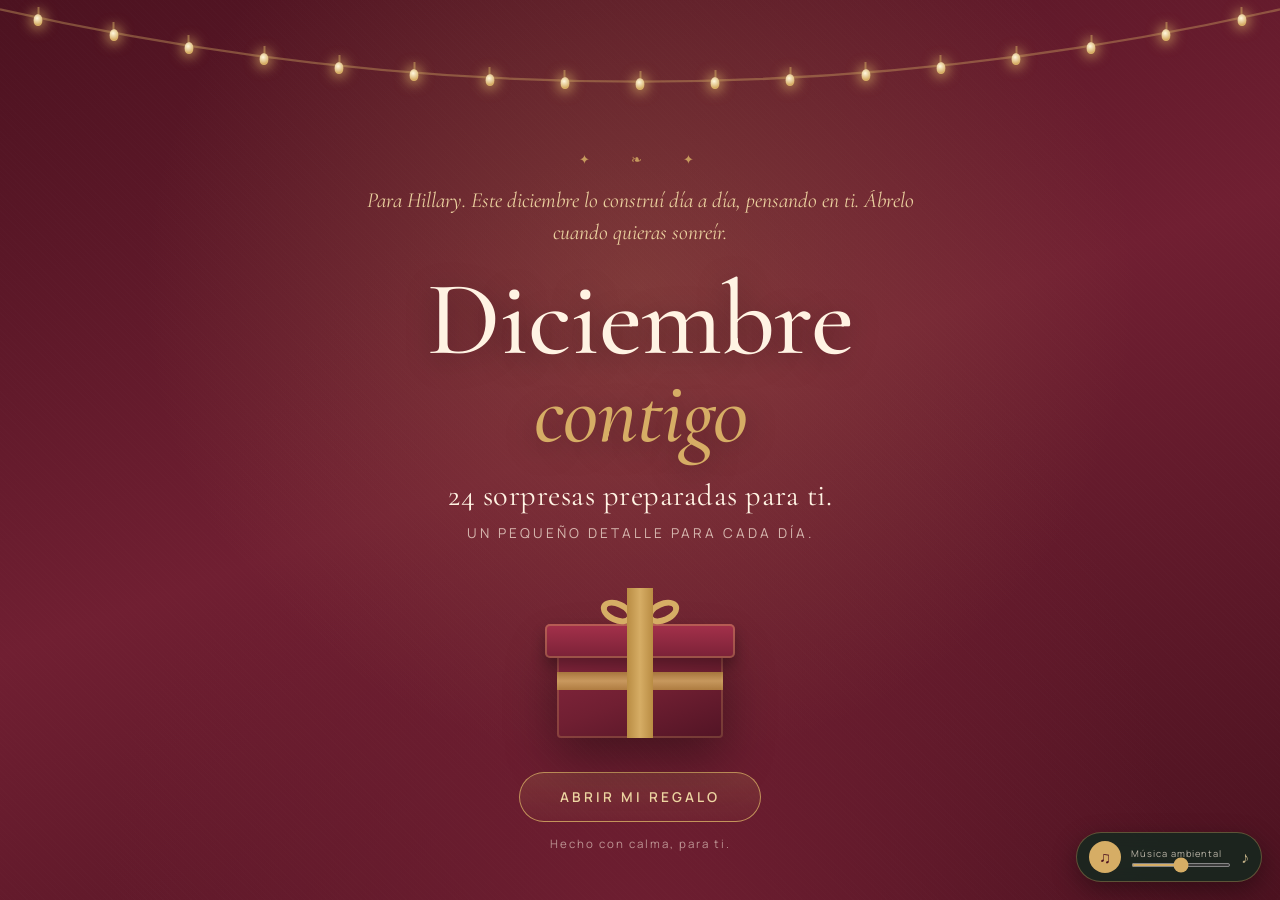
==== public/index.html @ 7a0b6b8b "Add files via upload" ====
<!DOCTYPE html>
<html lang="es">
<head>
<meta charset="UTF-8">
<meta name="viewport" content="width=device-width, initial-scale=1.0">
<title>Diciembre contigo · 24 sorpresas preparadas para ti</title>
<meta name="description" content="Un calendario de adviento virtual preparado para Hillary.">
<link rel="preconnect" href="https://fonts.googleapis.com">
<link rel="preconnect" href="https://fonts.gstatic.com" crossorigin>
<link href="https://fonts.googleapis.com/css2?family=Cormorant+Garamond:wght@400;500;600;700&family=Manrope:wght@300;400;500;600&display=swap" rel="stylesheet">
<link rel="stylesheet" href="styles.css">
</head>
<body>

<!-- Capas de ambiente globales -->
<div class="nieve" id="nieve" aria-hidden="true"></div>
<div class="estrellas" id="estrellas" aria-hidden="true"></div>
<div class="flash" id="flash" aria-hidden="true"></div>
<div class="particulas" id="particulas" aria-hidden="true"></div>

<!-- Música ambiental (elemento único, continúa entre pantallas) -->
<audio id="musica-ambiente" loop preload="none"></audio>

<!-- ==================== PORTADA ==================== -->
<section class="pantalla activa" id="pantalla-portada">
  <div class="portada-fondo" aria-hidden="true"></div>
  <div class="guirnalda" id="guirnalda" aria-hidden="true">
    <svg viewBox="0 0 1200 120" preserveAspectRatio="none"><path d="M0,8 Q600,132 1200,8" fill="none" stroke="rgba(214,173,101,.38)" stroke-width="2"/></svg>
    <div class="bombillas" id="bombillas"></div>
  </div>

  <div class="portada-contenido">
    <div class="adorno-superior" aria-hidden="true">✦ &nbsp; ❧ &nbsp; ✦</div>

    <p class="dedicatoria" id="dedicatoria"></p>

    <h1 class="titulo-principal">Diciembre <em>contigo</em></h1>
    <p class="subtitulo">24 sorpresas preparadas para ti.</p>
    <p class="frase">Un pequeño detalle para cada día.</p>

    <div class="caja" id="caja" aria-hidden="true">
      <div class="resplandor"></div>
      <div class="caja-tapa"><div class="lazo"><i></i><i></i><b></b></div></div>
      <div class="caja-cuerpo"></div>
      <div class="cinta-horizontal"></div>
      <div class="cinta-vertical"></div>
      <div class="estrellitas-caja" id="estrellitas-caja"></div>
    </div>

    <button class="btn-principal" id="btn-abrir">ABRIR MI REGALO</button>
    <p class="pista-btn" id="pista-btn">Hecho con calma, para ti.</p>
  </div>
</section>

<!-- ==================== CALENDARIO ==================== -->
<section class="pantalla" id="pantalla-calendario">
  <header class="cabecera">
    <div class="adorno-superior" aria-hidden="true">✦ &nbsp; ❧ &nbsp; ✦</div>
    <h2>Diciembre <em>contigo</em></h2>
    <p>24 sorpresas preparadas para ti.</p>
  </header>

  <div class="progreso-panel">
    <div class="arbol-contenedor">
      <svg class="arbol" viewBox="0 0 200 235" aria-hidden="true">
        <rect x="91" y="196" width="18" height="30" rx="3" fill="#49362F"/>
        <polygon points="100,12 70,82 130,82" fill="#244a3c"/>
        <polygon points="100,52 58,132 142,132" fill="#2c5746"/>
        <polygon points="100,96 44,184 156,184" fill="#35624e"/>
        <polygon points="100,12 70,82 100,82" fill="#2c5746" opacity=".55"/>
        <polygon points="100,52 58,132 100,132" fill="#35624e" opacity=".45"/>
        <g class="arbol-estrella" transform="translate(100,14)">
          <path d="M0,-13 L3.6,-4 L13,-4 L5.5,2 L8.5,11 L0,5.5 L-8.5,11 L-5.5,2 L-13,-4 L-3.6,-4 Z" fill="#D6AD65"/>
        </g>
        <g id="luces-arbol"></g>
      </svg>
      <div class="leyenda-arbol" id="leyenda-arbol">0 luces encendidas</div>
    </div>

    <div class="barra-panel">
      <div class="barra-titulo">Tu progreso</div>
      <div class="barra-numeros">
        <span id="progreso-texto">0 de 24 sorpresas descubiertas</span>
        <span id="progreso-porcentaje">0 %</span>
      </div>
      <div class="barra"><span id="progreso-barra"></span></div>
      <p class="barra-nota" id="barra-nota">Cada día enciende una luz del árbol.</p>
      <div class="estado-fecha" id="estado-fecha"></div>
    </div>
  </div>

  <div class="puertas" id="puertas"></div>

  <footer class="pie-calendario">
    <span>✦</span>
    <button class="btn-texto" id="btn-reiniciar">Reiniciar mi progreso</button>
    <span>✦</span>
  </footer>
</section>

<!-- ==================== SORPRESA ==================== -->
<section class="pantalla" id="pantalla-sorpresa">
  <nav class="barra-sorpresa">
    <button class="btn-volver" id="btn-volver">← Volver al calendario</button>
    <div class="indicador-dia" id="indicador-dia">Día 1 de 24</div>
    <div class="nav-dias">
      <button class="btn-nav" id="btn-anterior" title="Día anterior">‹</button>
      <button class="btn-nav" id="btn-siguiente" title="Día siguiente">›</button>
    </div>
  </nav>
  <div class="sorpresa-contenedor" id="sorpresa-contenedor"></div>
</section>

<!-- Control flotante de música (visible en todas las pantallas) -->
<div class="widget-musica" id="widget-musica">
  <button class="musica-btn" id="musica-toggle" title="Reproducir / pausar música">♫</button>
  <div class="musica-info">
    <span class="musica-label">Música ambiental</span>
    <input type="range" id="musica-volumen" min="0" max="100" value="50" aria-label="Volumen">
  </div>
  <button class="musica-mute" id="musica-mute" title="Silenciar">♪</button>
</div>

<script src="contenido.js"></script>
<script src="app.js"></script>
</body>
</html>
---- public/styles.css ----
/* ============================================================
   DICIEMBRE CONTIGO — estilos
   Paleta: burdeos #701F32 · oro #D6AD65 · crema #FFF3E3
           verde #203B32 · marrón #49362F
   ============================================================ */

:root{
  --burdeos:#701F32;
  --burdeos-osc:#4C1220;
  --oro:#D6AD65;
  --oro-claro:#F0D8A4;
  --crema:#FFF3E3;
  --verde:#203B32;
  --verde-claro:#2E5546;
  --marron:#49362F;
  --sombra:0 18px 50px rgba(0,0,0,.38);
  --serif:'Cormorant Garamond',Georgia,serif;
  --sans:'Manrope','Segoe UI',sans-serif;
}

*{box-sizing:border-box;margin:0;padding:0}

html{scroll-behavior:smooth}

body{
  font-family:var(--sans);
  background:radial-gradient(ellipse at 50% 0%,#2b4a3d 0%,var(--verde) 45%,#14281f 100%);
  color:var(--crema);
  min-height:100vh;
  overflow:hidden;
}

button{font-family:inherit;color:inherit;cursor:pointer}
button:focus-visible,input:focus-visible{outline:2px solid var(--oro);outline-offset:3px}

/* ---------- Capas globales ---------- */
.nieve,.estrellas,.particulas,.flash{position:fixed;inset:0;pointer-events:none}
.nieve{z-index:60}.estrellas{z-index:1}.particulas{z-index:90}
.flash{z-index:80;background:radial-gradient(circle,#fff5d8 0%,rgba(214,173,101,.55) 40%,transparent 72%);opacity:0;transition:opacity .55s ease}
.flash.activo{opacity:1}

.copo{position:absolute;top:-12vh;border-radius:50%;background:#fff;filter:blur(.4px);animation:caer linear infinite}
@keyframes caer{
  0%{transform:translate3d(0,-12vh,0) rotate(0deg);opacity:0}
  10%{opacity:.75}
  90%{opacity:.55}
  100%{transform:translate3d(var(--der),112vh,0) rotate(220deg);opacity:0}
}
.estrella{position:absolute;width:2px;height:2px;border-radius:50%;background:var(--oro-claro);animation:destellar 3s infinite alternate}
@keyframes destellar{0%{opacity:.1;transform:scale(.7)}100%{opacity:.85;transform:scale(1.3)}}

.particula{position:absolute;width:6px;height:6px;border-radius:50%;background:var(--oro-claro);box-shadow:0 0 10px 3px rgba(214,173,101,.7);animation:volar 1.1s ease-out forwards}
@keyframes volar{0%{transform:translate(0,0) scale(.4);opacity:1}100%{transform:translate(var(--dx),var(--dy)) scale(0);opacity:0}}

/* ---------- Pantallas ---------- */
.pantalla{
  position:fixed;inset:0;overflow-y:auto;overflow-x:hidden;
  opacity:0;visibility:hidden;transform:scale(1.015);
  transition:opacity .75s ease,transform .9s ease,visibility .75s;
  z-index:5;
}
.pantalla.activa{opacity:1;visibility:visible;transform:none;pointer-events:auto;z-index:10}

/* ============================================================
   PORTADA
   ============================================================ */
#pantalla-portada{background:var(--burdeos-osc)}
.portada-fondo{
  position:absolute;inset:0;
  background:
    radial-gradient(ellipse at 50% 32%,rgba(214,173,101,.20) 0%,transparent 55%),
    radial-gradient(ellipse at 50% 110%,rgba(112,31,50,.95) 0%,transparent 60%),
    linear-gradient(160deg,#4C1220 0%,#701F32 48%,#4C1220 100%);
}
.portada-fondo::after{
  content:'';position:absolute;inset:0;opacity:.14;
  background-image:repeating-linear-gradient(45deg,transparent 0 3px,rgba(255,255,255,.05) 3px 4px);
}
.guirnalda{position:absolute;top:0;left:0;right:0;height:140px;z-index:2}
.guirnalda svg{position:absolute;top:0;left:0;width:100%;height:100%;overflow:visible}
.bombillas{position:absolute;inset:0}
.bombilla{
  position:absolute;width:9px;height:12px;border-radius:50% 50% 45% 45%;
  transform:translate(-50%,-4px);
  background:radial-gradient(circle at 40% 35%,#fff8dd,var(--oro) 70%);
  box-shadow:0 0 12px 4px rgba(214,173,101,.6);
  animation:brillo 2.1s infinite alternate;
}
.bombilla::before{content:'';position:absolute;left:3.5px;top:-7px;width:2px;height:7px;background:rgba(214,173,101,.5)}
@keyframes brillo{0%{opacity:.45;box-shadow:0 0 6px 2px rgba(214,173,101,.35)}100%{opacity:1;box-shadow:0 0 16px 6px rgba(214,173,101,.7)}}

.portada-contenido{
  position:relative;z-index:3;min-height:100%;
  display:flex;flex-direction:column;align-items:center;justify-content:center;
  text-align:center;padding:150px 20px 90px;
}
.adorno-superior{color:var(--oro);letter-spacing:8px;font-size:.8rem;opacity:.85;margin-bottom:16px}

.dedicatoria{
  font-family:var(--serif);font-size:clamp(1rem,2.4vw,1.35rem);
  font-style:italic;color:var(--oro-claro);max-width:560px;line-height:1.5;
  margin-bottom:20px;opacity:.95;
}
.titulo-principal{
  font-family:var(--serif);font-weight:500;
  font-size:clamp(3rem,10vw,6.6rem);line-height:.95;letter-spacing:-1px;
  text-shadow:0 6px 30px rgba(0,0,0,.35);
}
.titulo-principal em{display:block;font-style:italic;color:var(--oro);font-size:.82em;margin-top:4px}
.subtitulo{font-family:var(--serif);font-size:clamp(1.2rem,3.2vw,1.9rem);margin-top:22px;letter-spacing:.5px}
.frase{font-size:.85rem;letter-spacing:3px;text-transform:uppercase;opacity:.7;margin-top:10px}

/* Caja de regalo */
.caja{position:relative;width:190px;height:150px;margin:46px 0 34px;transition:transform .9s ease}
.caja.abriendo{transform:translateY(-14px) scale(1.05)}
.resplandor{
  position:absolute;left:50%;top:38%;width:180px;height:120px;
  transform:translate(-50%,-50%) scale(.4);border-radius:50%;
  background:radial-gradient(circle,#fff6d5,rgba(214,173,101,.7) 45%,transparent 72%);
  opacity:0;transition:opacity .7s ease .45s,transform .9s ease .45s;filter:blur(2px);
}
.caja.abriendo .resplandor{opacity:1;transform:translate(-50%,-50%) scale(1.6)}
.caja-cuerpo{
  position:absolute;bottom:0;left:12px;right:12px;height:100px;border-radius:4px;
  background:linear-gradient(160deg,#8a2740,var(--burdeos) 55%,#521425);
  box-shadow:inset 0 0 0 2px rgba(214,173,101,.25),var(--sombra);
}
.caja-tapa{
  position:absolute;top:36px;left:0;right:0;height:34px;border-radius:5px;
  background:linear-gradient(180deg,#a5314b,#7a2137);
  box-shadow:inset 0 0 0 2px rgba(214,173,101,.35),0 8px 14px rgba(0,0,0,.3);
  transform-origin:50% 100%;
  transition:transform 1s cubic-bezier(.2,.8,.2,1) .35s,opacity .8s ease .8s;
  z-index:4;
}
.caja.abriendo .caja-tapa{transform:translate(-26px,-74px) rotate(-16deg)}
.cinta-vertical{position:absolute;bottom:0;left:calc(50% - 13px);width:26px;height:150px;background:linear-gradient(90deg,#b98c43,var(--oro),#b98c43);z-index:5;transition:opacity .45s ease,transform .6s ease}
.cinta-horizontal{position:absolute;bottom:48px;left:12px;right:12px;height:18px;background:linear-gradient(180deg,#b98c43,var(--oro),#b98c43);z-index:3;opacity:.85}
.caja.abriendo .cinta-vertical{opacity:0;transform:scaleY(.2) translateY(-20px)}
.caja.abriendo .cinta-horizontal{opacity:.25}
.lazo{position:absolute;left:50%;top:-15px;transform:translateX(-50%);z-index:6;transition:opacity .4s ease,transform .6s ease}
.lazo i{position:absolute;top:-8px;width:34px;height:22px;border:6px solid var(--oro);border-radius:50%;background:transparent}
.lazo i:first-child{left:-32px;transform:rotate(24deg)}
.lazo i:nth-child(2){right:-32px;transform:rotate(-24deg)}
.lazo b{display:block;width:16px;height:14px;border-radius:50%;background:var(--oro-claro);margin:0 auto;box-shadow:0 0 8px rgba(214,173,101,.6)}
.caja.abriendo .lazo{opacity:0;transform:translateX(-50%) translateY(-30px) scale(.6)}
.estrellitas-caja{position:absolute;inset:-60px;pointer-events:none}

.btn-principal{
  border:1px solid rgba(214,173,101,.8);
  background:linear-gradient(180deg,rgba(214,173,101,.16),rgba(214,173,101,.04));
  color:var(--oro-claro);padding:15px 40px;border-radius:40px;
  font-size:.85rem;letter-spacing:3px;font-weight:600;
  transition:all .35s ease;box-shadow:0 0 0 rgba(214,173,101,0);
}
.btn-principal:hover{background:var(--oro);color:var(--burdeos-osc);box-shadow:0 0 30px rgba(214,173,101,.45);transform:translateY(-2px)}
.btn-principal:disabled{opacity:.45;cursor:default;transform:none}
.pista-btn{margin-top:14px;font-size:.72rem;letter-spacing:2px;opacity:.55}

/* ============================================================
   CALENDARIO
   ============================================================ */
#pantalla-calendario{padding:40px 18px 60px}
.cabecera{text-align:center;margin-bottom:26px}
.cabecera h2{font-family:var(--serif);font-size:clamp(2.4rem,6vw,4rem);font-weight:500;line-height:1}
.cabecera h2 em{font-style:italic;color:var(--oro);display:block;font-size:.8em}
.cabecera p{font-family:var(--serif);font-size:1.1rem;opacity:.75;margin-top:8px;font-style:italic}

.progreso-panel{
  max-width:900px;margin:0 auto 30px;
  display:flex;align-items:center;gap:30px;
  padding:18px 26px;border-radius:18px;
  background:linear-gradient(135deg,rgba(255,243,227,.06),rgba(214,173,101,.05));
  border:1px solid rgba(214,173,101,.2);
  box-shadow:var(--sombra);
}
.arbol-contenedor{display:flex;flex-direction:column;align-items:center;min-width:150px}
.arbol{width:130px;height:152px;overflow:visible}
.luz-arbol{transition:opacity .5s ease,filter .5s ease;opacity:.13}
.luz-arbol.encendida{opacity:1;filter:drop-shadow(0 0 5px #ffd97a)}
.arbol-estrella{transition:filter .6s ease,transform .6s ease;transform-origin:100px 14px}
.arbol.completo .arbol-estrella{animation:estrellon 1.8s infinite alternate}
@keyframes estrellon{from{filter:drop-shadow(0 0 3px var(--oro));transform:scale(1)}to{filter:drop-shadow(0 0 16px var(--oro-claro));transform:scale(1.22)}}
.arbol.completo .luz-arbol{animation:parpadeo 1.4s infinite alternate}
@keyframes parpadeo{from{opacity:.65}to{opacity:1}}
.leyenda-arbol{font-size:.68rem;letter-spacing:1px;opacity:.65;margin-top:4px}

.barra-panel{flex:1}
.barra-titulo{font-family:var(--serif);font-size:1.5rem;color:var(--oro-claro)}
.barra-numeros{display:flex;justify-content:space-between;gap:10px;font-size:.82rem;margin:8px 0 10px;opacity:.9;flex-wrap:wrap}
.barra-numeros span:last-child{color:var(--oro);font-weight:600}
.barra{height:10px;border-radius:10px;background:rgba(255,255,255,.09);overflow:hidden;border:1px solid rgba(214,173,101,.18)}
.barra span{display:block;height:100%;width:0;border-radius:10px;background:linear-gradient(90deg,var(--oro),var(--oro-claro));box-shadow:0 0 12px rgba(214,173,101,.6);transition:width .8s cubic-bezier(.2,.8,.2,1)}
.barra-nota{font-size:.7rem;opacity:.5;margin-top:8px}
.estado-fecha{font-size:.72rem;color:var(--oro);margin-top:6px;min-height:16px}

.puertas{
  max-width:1000px;margin:0 auto;
  display:grid;grid-template-columns:repeat(4,1fr);gap:18px;
}
@media(max-width:760px){.puertas{grid-template-columns:repeat(3,1fr);gap:12px}}
@media(max-width:460px){.puertas{grid-template-columns:repeat(2,1fr);gap:10px}.progreso-panel{flex-direction:column;gap:14px}}

.puerta{
  position:relative;aspect-ratio:1/1;border:none;background:none;padding:0;
  perspective:700px;transition:transform .35s ease;
}
.puerta:hover:not(.bloqueada){transform:translateY(-5px)}
.puerta:focus-visible{outline:2px solid var(--oro);outline-offset:4px;border-radius:12px}

.puerta .forma{
  position:absolute;inset:0;border-radius:12px;
  display:flex;flex-direction:column;align-items:center;justify-content:center;
  transition:all .4s ease;overflow:hidden;
}
.numero{font-family:var(--serif);font-size:2.2rem;font-weight:600;color:var(--oro);line-height:1}
.etiqueta{font-size:.55rem;letter-spacing:2px;text-transform:uppercase;opacity:.65;margin-top:6px}
.icono-forma{position:absolute;top:9px;right:11px;font-size:.85rem;color:var(--oro);opacity:.75}
.candado{position:absolute;bottom:9px;font-size:.8rem;opacity:.7}

/* Formas mixtas */
.forma-sobre{background:linear-gradient(155deg,#fff8ec,#efd9b8);border:1px solid rgba(214,173,101,.55);box-shadow:var(--sombra)}
.forma-sobre::before{content:'';position:absolute;left:0;right:0;top:0;height:48%;background:linear-gradient(160deg,#fffdf7,#f1dcbc);clip-path:polygon(0 0,100% 0,50% 100%);border-bottom:1px solid rgba(214,173,101,.35)}
.forma-sobre .numero,.forma-sobre .etiqueta{position:relative;z-index:1;margin-top:28%}
.forma-caja{background:linear-gradient(150deg,#8a2740,var(--burdeos) 60%,#531425);border:1px solid rgba(214,173,101,.5);box-shadow:var(--sombra)}
.forma-caja::after{content:'';position:absolute;inset:0;background:linear-gradient(90deg,transparent 44%,rgba(214,173,101,.55) 44% 56%,transparent 56%),linear-gradient(0deg,transparent 42%,rgba(214,173,101,.4) 42% 58%,transparent 58%);opacity:.8}
.forma-caja .numero,.forma-caja .etiqueta{position:relative;z-index:1}
.forma-ventana{background:linear-gradient(150deg,#2c5746,var(--verde));border:3px double rgba(214,173,101,.6);box-shadow:var(--sombra),inset 0 0 22px rgba(0,0,0,.25)}
.forma-ventana::before{content:'';position:absolute;left:50%;top:0;bottom:0;width:2px;background:rgba(214,173,101,.4)}
.forma-ventana::after{content:'';position:absolute;left:0;right:0;top:50%;height:2px;background:rgba(214,173,101,.4)}
.forma-paquete{background:linear-gradient(150deg,#f7e6c9,#e6c99c);border:1px solid #c9a472;box-shadow:var(--sombra)}
.forma-paquete::after{content:'';position:absolute;inset:0;background:linear-gradient(90deg,transparent 45%,rgba(112,31,50,.55) 45% 55%,transparent 55%),linear-gradient(0deg,transparent 45%,rgba(112,31,50,.4) 45% 55%,transparent 55%)}
.forma-paquete .numero{color:var(--burdeos);position:relative;z-index:1}
.forma-paquete .etiqueta{color:#6b4a2f;position:relative;z-index:1}
.forma-adorno{background:radial-gradient(circle at 50% 40%,rgba(214,173,101,.18),transparent 68%),linear-gradient(150deg,#2a4b3e,#1b3329);border:1px dashed rgba(214,173,101,.55);box-shadow:var(--sombra)}
.forma-adorno .numero{font-size:2.6rem}

.puerta.bloqueada{opacity:.42;filter:grayscale(.45);cursor:not-allowed}
.puerta.bloqueada .numero{color:#cdbfa6}
.puerta.disponible .forma{box-shadow:0 0 0 2px rgba(214,173,101,.6),0 0 28px rgba(214,173,101,.4),var(--sombra);animation:respirar 2.6s infinite alternate}
@keyframes respirar{from{box-shadow:0 0 0 1px rgba(214,173,101,.35),0 0 14px rgba(214,173,101,.22),var(--sombra)}to{box-shadow:0 0 0 2px rgba(214,173,101,.75),0 0 34px rgba(214,173,101,.5),var(--sombra)}}
.hoy-marca{position:absolute;bottom:6px;left:50%;transform:translateX(-50%);font-size:.5rem;letter-spacing:2px;color:var(--oro-claro);z-index:6;background:rgba(76,18,32,.8);padding:2px 8px;border-radius:8px;white-space:nowrap}
.puerta.descubierta .forma{filter:saturate(.9)}
.puerta.descubierta .candado{display:none}
.puerta.descubierta::after{content:'✓';position:absolute;bottom:6px;left:50%;transform:translateX(-50%);color:var(--oro);font-size:.85rem;z-index:4}

.puerta.abriendo .forma{animation:abrirPuerta .85s cubic-bezier(.2,.8,.2,1) forwards}
@keyframes abrirPuerta{
  0%{transform:scale(1) rotateY(0);filter:brightness(1)}
  40%{transform:scale(1.12) rotateY(-14deg);filter:brightness(1.7)}
  100%{transform:scale(.6) rotateY(-70deg);opacity:0;filter:brightness(2)}
}

.pie-calendario{display:flex;align-items:center;justify-content:center;gap:16px;margin-top:34px;color:var(--oro);font-size:.8rem;opacity:.75}
.btn-texto{background:none;border:none;border-bottom:1px solid rgba(214,173,101,.4);color:var(--crema);font-size:.75rem;padding:4px;opacity:.8}
.btn-texto:hover{color:var(--oro);opacity:1}

/* ============================================================
   SORPRESA
   ============================================================ */
#pantalla-sorpresa{padding:0 16px 70px}
.barra-sorpresa{
  position:sticky;top:0;z-index:20;
  max-width:900px;margin:0 auto;padding:18px 4px 14px;
  display:flex;align-items:center;justify-content:space-between;gap:10px;flex-wrap:wrap;
  background:linear-gradient(180deg,var(--verde) 60%,transparent);
}
.btn-volver{background:none;border:1px solid rgba(214,173,101,.4);border-radius:30px;padding:9px 16px;font-size:.75rem;color:var(--oro-claro);transition:.3s}
.btn-volver:hover{background:rgba(214,173,101,.15)}
.indicador-dia{font-family:var(--serif);font-size:1.3rem;color:var(--oro)}
.nav-dias{display:flex;gap:8px}
.btn-nav{width:38px;height:38px;border-radius:50%;border:1px solid rgba(214,173,101,.4);background:rgba(214,173,101,.06);font-size:1.4rem;line-height:1;transition:.3s}
.btn-nav:hover:not(:disabled){background:var(--oro);color:var(--burdeos-osc)}
.btn-nav:disabled{opacity:.25;cursor:not-allowed}

.sorpresa-contenedor{max-width:900px;margin:0 auto;animation:entrarSorpresa .8s cubic-bezier(.2,.8,.2,1) both}
@keyframes entrarSorpresa{from{opacity:0;transform:translateY(26px) scale(.97)}to{opacity:1;transform:none}}

.tarjeta-sorpresa{
  position:relative;border-radius:20px;padding:44px 40px;
  background:linear-gradient(150deg,rgba(255,243,227,.97),rgba(247,226,196,.95));
  color:var(--marron);box-shadow:var(--sombra);
  border:1px solid rgba(214,173,101,.5);
  overflow:hidden;
}
.tarjeta-sorpresa::before{content:'✦';position:absolute;top:16px;left:22px;color:var(--oro);font-size:1rem;opacity:.8}
.tarjeta-sorpresa::after{content:'✦';position:absolute;bottom:16px;right:22px;color:var(--oro);font-size:1rem;opacity:.8}
.etiqueta-dia{font-size:.65rem;letter-spacing:3px;text-transform:uppercase;color:var(--burdeos);opacity:.75;text-align:center}
.titulo-sorpresa{font-family:var(--serif);font-size:clamp(2rem,5vw,3.2rem);font-weight:600;color:var(--burdeos);text-align:center;line-height:1.05;margin:10px 0 6px}
.subtitulo-sorpresa{text-align:center;font-family:var(--serif);font-style:italic;font-size:1.15rem;color:#8a6035;margin-bottom:30px}
.cuerpo-sorpresa{max-width:680px;margin:0 auto;font-size:1rem;line-height:1.85;text-align:center}
.cuerpo-sorpresa p{margin-bottom:16px}
.firma{font-family:var(--serif);font-style:italic;font-size:1.3rem;color:var(--burdeos);margin-top:22px;text-align:right}

/* Carta */
.carta-hoja{background:linear-gradient(180deg,#fffdf8,#f6e7cd);border:1px solid rgba(214,173,101,.5);border-radius:10px;padding:32px 34px;position:relative;box-shadow:inset 0 0 30px rgba(214,173,101,.12)}
.carta-hoja::before{content:'';position:absolute;inset:10px;border:1px solid rgba(214,173,101,.3);border-radius:6px;pointer-events:none}
.linea-escritura{opacity:0;animation:escribir .9s ease forwards}
@keyframes escribir{from{opacity:0;transform:translateY(8px)}to{opacity:1;transform:none}}

/* Sobre con sello */
.sobre-misterioso{width:230px;height:150px;margin:0 auto 26px;background:linear-gradient(160deg,#fff8ec,#e9d0a8);border:1px solid #c9a472;border-radius:6px;position:relative;cursor:pointer;box-shadow:var(--sombra);transition:transform .5s ease}
.sobre-misterioso::before{content:'';position:absolute;inset:0;background:linear-gradient(160deg,#fffdf7,#f0dcbb);clip-path:polygon(0 0,100% 0,50% 78%);transition:transform .7s ease;transform-origin:top;z-index:2}
.sobre-misterioso .sello{position:absolute;left:50%;top:64px;transform:translateX(-50%);width:38px;height:38px;border-radius:50%;background:radial-gradient(circle at 35% 30%,#a5314b,var(--burdeos));box-shadow:0 2px 8px rgba(0,0,0,.3);z-index:3;display:flex;align-items:center;justify-content:center;color:var(--oro-claro);font-family:var(--serif);font-size:1.1rem}
.sobre-misterioso.abierto{transform:translateY(-8px)}
.sobre-misterioso.abierto::before{transform:rotateX(180deg)}
.sobre-misterioso.abierto .sello{opacity:.35}
.mensaje-secreto{max-width:620px;margin:18px auto 0;opacity:0;transform:translateY(12px);transition:opacity .7s ease .25s,transform .7s ease .25s}
.mensaje-secreto.visible{opacity:1;transform:none}

/* Polaroid */
.polaroid{background:#fffdf8;padding:14px 14px 46px;border-radius:3px;box-shadow:0 14px 34px rgba(0,0,0,.28);transform:rotate(-2deg);max-width:390px;margin:0 auto;position:relative}
.polaroid img,.placeholder-img{display:block;width:100%;height:300px;object-fit:cover;border-radius:2px;background:linear-gradient(135deg,#e8d6b8,#cdb08a)}
.placeholder-img{display:flex;align-items:center;justify-content:center;text-align:center;padding:20px;color:#6b4a2f;font-size:.82rem;letter-spacing:1px}
.polaroid .pie-foto{position:absolute;bottom:12px;left:0;right:0;text-align:center;font-family:var(--serif);font-style:italic;font-size:1.05rem;color:#5b4030}

/* Reproductores */
.reproductor{max-width:560px;margin:0 auto;background:rgba(112,31,50,.07);border:1px solid rgba(214,173,101,.45);border-radius:14px;padding:18px;display:flex;align-items:center;gap:14px;flex-wrap:wrap}
.portada-cancion{width:78px;height:78px;border-radius:8px;object-fit:cover;background:linear-gradient(135deg,var(--burdeos),var(--oro));display:flex;align-items:center;justify-content:center;color:var(--oro-claro);font-size:1.6rem;flex-shrink:0}
.btn-play{width:48px;height:48px;border-radius:50%;border:none;background:var(--burdeos);color:var(--oro-claro);font-size:1.1rem;flex-shrink:0;transition:.3s}
.btn-play:hover{background:#8a2740;transform:scale(1.06)}
.info-pista{flex:1;min-width:140px;text-align:left}
.info-pista b{display:block;font-family:var(--serif);font-size:1.3rem;color:var(--burdeos)}
.info-pista span{font-size:.75rem;opacity:.7}
.progreso-audio{width:100%;accent-color:var(--burdeos);height:5px}
.audio-nota{margin-top:16px;font-size:.78rem;opacity:.6}

/* Listas, tarjetas, galería */
.lista-elegante{list-style:none;display:grid;gap:12px;max-width:620px;margin:0 auto;text-align:left}
.lista-elegante li{background:rgba(112,31,50,.05);border-left:3px solid var(--oro);padding:14px 18px;border-radius:0 10px 10px 0;font-size:.95rem;line-height:1.5}
.lista-elegante li b{color:var(--burdeos)}
.tarjetas-detalle{display:grid;grid-template-columns:repeat(auto-fit,minmax(150px,1fr));gap:14px;max-width:680px;margin:0 auto}
.tarjeta-detalle{background:linear-gradient(160deg,#fffdf8,#f3e2c5);border:1px solid rgba(214,173,101,.5);border-radius:12px;padding:22px 14px;min-height:130px;display:flex;flex-direction:column;align-items:center;justify-content:center;text-align:center;transition:transform .5s,box-shadow .5s;animation:entrarSorpresa .7s both}
.tarjeta-detalle:nth-child(2n){animation-delay:.08s}.tarjeta-detalle:nth-child(3n){animation-delay:.16s}
.tarjeta-detalle:hover{transform:translateY(-6px) rotate(1deg);box-shadow:0 12px 26px rgba(112,31,50,.18)}
.tarjeta-detalle .simbolo{font-size:1.8rem;color:var(--burdeos);margin-bottom:8px}
.tarjeta-detalle strong{font-family:var(--serif);font-size:1.15rem;color:var(--burdeos)}
.tarjeta-detalle span{font-size:.74rem;opacity:.75;margin-top:6px;line-height:1.4}

.galeria{position:relative;max-width:560px;margin:0 auto}
.galeria .foto-actual{width:100%;height:360px;object-fit:cover;border-radius:12px;box-shadow:var(--sombra);background:linear-gradient(135deg,#e8d6b8,#cdb08a)}
.galeria .placeholder-img{height:360px;border-radius:12px}
.galeria .pie-galeria{font-family:var(--serif);font-style:italic;text-align:center;margin-top:14px;color:#6b4a2f}
.controles-galeria{display:flex;justify-content:center;align-items:center;gap:16px;margin-top:16px}
.puntos-galeria{display:flex;gap:7px}
.punto{width:8px;height:8px;border-radius:50%;border:none;background:rgba(112,31,50,.25);padding:0}
.punto.activo{background:var(--burdeos);transform:scale(1.3)}

/* Regalo */
.caja-regalo{position:relative;width:160px;height:130px;margin:0 auto 30px;cursor:pointer}
.caja-regalo .cuerpo{position:absolute;bottom:0;left:8px;right:8px;height:88px;background:linear-gradient(150deg,#8a2740,var(--burdeos));border-radius:4px;box-shadow:var(--sombra)}
.caja-regalo .tapa{position:absolute;top:30px;left:0;right:0;height:28px;background:#a5314b;border-radius:4px;transition:transform .7s cubic-bezier(.2,.8,.2,1) .15s;z-index:2}
.caja-regalo .cinta{position:absolute;bottom:0;left:calc(50% - 11px);width:22px;height:130px;background:var(--oro);transition:opacity .4s}
.caja-regalo.abierta .tapa{transform:translate(-24px,-62px) rotate(-18deg)}
.caja-regalo.abierta .cinta{opacity:0}
.contenido-regalo{opacity:0;transform:translateY(16px);transition:.7s ease .55s}
.contenido-regalo.visible{opacity:1;transform:none}

/* Poema */
.poema{font-family:var(--serif);font-size:clamp(1.2rem,3vw,1.7rem);font-style:italic;line-height:2;color:var(--burdeos);text-align:center}
.poema span{display:block;opacity:0;animation:escribir .9s ease forwards}

/* Cuenta regresiva */
.cuenta{display:flex;justify-content:center;gap:18px;margin:26px 0;flex-wrap:wrap}
.cuenta .bloque{background:rgba(112,31,50,.07);border:1px solid rgba(214,173,101,.45);border-radius:12px;padding:16px 20px;min-width:90px}
.cuenta .bloque b{display:block;font-family:var(--serif);font-size:2.2rem;color:var(--burdeos);line-height:1}
.cuenta .bloque span{font-size:.65rem;letter-spacing:2px;text-transform:uppercase;opacity:.7}

/* Día 24 — invitación */
#pantalla-sorpresa.es-final{background:radial-gradient(ellipse at 50% 0%,#7a2340 0%,var(--burdeos-osc) 55%,#2a0d16 100%)}
.invitacion{max-width:760px;margin:0 auto;text-align:center}
.invitacion-imagen{width:100%;height:280px;object-fit:cover;border-radius:16px 16px 0 0;box-shadow:var(--sombra);background:linear-gradient(135deg,#5a3a2f,#8a6a4a)}
.invitacion .placeholder-img{height:280px;border-radius:16px 16px 0 0}
.invitacion-tarjeta{background:linear-gradient(160deg,#fffaf0,#f3e0bd);color:var(--marron);border:1px solid var(--oro);border-top:none;border-radius:0 0 16px 16px;padding:40px 34px;box-shadow:var(--sombra);position:relative}
.invitacion-tarjeta::before{content:'✦';position:absolute;top:18px;left:24px;color:var(--oro);font-size:1.2rem}
.invitacion-tarjeta::after{content:'✦';position:absolute;top:18px;right:24px;color:var(--oro);font-size:1.2rem}
.invitacion-tarjeta h3{font-family:var(--serif);font-size:clamp(2.4rem,6vw,3.8rem);font-weight:500;color:var(--burdeos);line-height:1;margin:6px 0}
.invitacion-tarjeta .para{font-family:var(--serif);font-style:italic;font-size:1.3rem;color:#8a6035;margin-bottom:18px}
.invitacion-datos{display:flex;justify-content:center;gap:14px;flex-wrap:wrap;margin:24px 0}
.invitacion-datos div{border:1px solid rgba(214,173,101,.6);border-radius:10px;padding:12px 20px;min-width:140px;background:rgba(214,173,101,.08)}
.invitacion-datos b{display:block;font-family:var(--serif);font-size:1.25rem;color:var(--burdeos)}
.invivacion-datos span,.invitacion-datos span{font-size:.6rem;letter-spacing:2px;text-transform:uppercase;opacity:.7}
.invitacion-final{font-family:var(--serif);font-style:italic;font-size:1.2rem;color:var(--burdeos);margin-top:18px}
.sello-cera{width:54px;height:54px;border-radius:50%;margin:22px auto 0;background:radial-gradient(circle at 35% 30%,#a5314b,var(--burdeos));box-shadow:0 3px 10px rgba(0,0,0,.3);display:flex;align-items:center;justify-content:center;color:var(--oro-claro);font-family:var(--serif);font-size:1.4rem}

/* ============================================================
   WIDGET MÚSICA
   ============================================================ */
.widget-musica{
  position:fixed;bottom:18px;right:18px;z-index:70;
  display:flex;align-items:center;gap:10px;
  padding:8px 12px;border-radius:30px;
  background:rgba(20,40,31,.86);border:1px solid rgba(214,173,101,.35);
  box-shadow:0 8px 24px rgba(0,0,0,.35);backdrop-filter:blur(8px);
}
.musica-btn{width:32px;height:32px;border-radius:50%;border:none;background:var(--oro);color:var(--burdeos-osc);font-size:1rem;display:flex;align-items:center;justify-content:center}
.musica-info{display:flex;flex-direction:column;gap:3px}
.musica-label{font-size:.58rem;letter-spacing:1px;opacity:.7}
.musica-info input{width:100px;accent-color:var(--oro);height:4px}
.musica-mute{background:none;border:none;color:var(--oro-claro);font-size:1rem;opacity:.8}
@media(max-width:460px){.musica-info input{width:64px}.widget-musica{bottom:10px;right:10px}}

@media(prefers-reduced-motion:reduce){
  *,*::before,*::after{animation-duration:.001s!important;animation-iteration-count:1!important;transition-duration:.001s!important}
}
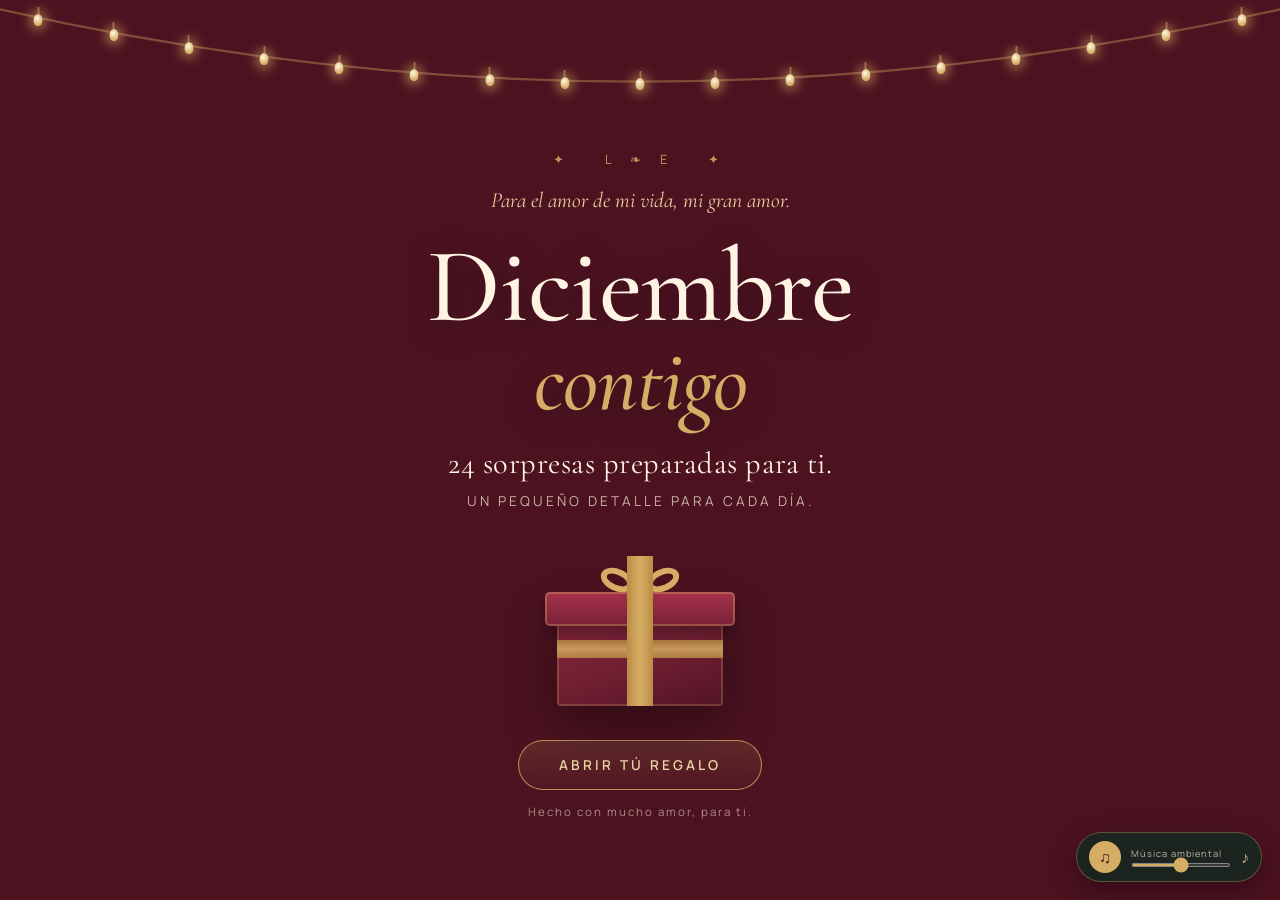
==== commit 717b173f: "Add files via upload" ====
--- a/public/index.html
+++ b/public/index.html
@@ -1,127 +1,231 @@
-<!DOCTYPE html>
+<!doctype html>
 <html lang="es">
-<head>
-<meta charset="UTF-8">
-<meta name="viewport" content="width=device-width, initial-scale=1.0">
-<title>Diciembre contigo · 24 sorpresas preparadas para ti</title>
-<meta name="description" content="Un calendario de adviento virtual preparado para Hillary.">
-<link rel="preconnect" href="https://fonts.googleapis.com">
-<link rel="preconnect" href="https://fonts.gstatic.com" crossorigin>
-<link href="https://fonts.googleapis.com/css2?family=Cormorant+Garamond:wght@400;500;600;700&family=Manrope:wght@300;400;500;600&display=swap" rel="stylesheet">
-<link rel="stylesheet" href="styles.css">
-</head>
-<body>
-
-<!-- Capas de ambiente globales -->
-<div class="nieve" id="nieve" aria-hidden="true"></div>
-<div class="estrellas" id="estrellas" aria-hidden="true"></div>
-<div class="flash" id="flash" aria-hidden="true"></div>
-<div class="particulas" id="particulas" aria-hidden="true"></div>
-
-<!-- Música ambiental (elemento único, continúa entre pantallas) -->
-<audio id="musica-ambiente" loop preload="none"></audio>
-
-<!-- ==================== PORTADA ==================== -->
-<section class="pantalla activa" id="pantalla-portada">
-  <div class="portada-fondo" aria-hidden="true"></div>
-  <div class="guirnalda" id="guirnalda" aria-hidden="true">
-    <svg viewBox="0 0 1200 120" preserveAspectRatio="none"><path d="M0,8 Q600,132 1200,8" fill="none" stroke="rgba(214,173,101,.38)" stroke-width="2"/></svg>
-    <div class="bombillas" id="bombillas"></div>
-  </div>
-
-  <div class="portada-contenido">
-    <div class="adorno-superior" aria-hidden="true">✦ &nbsp; ❧ &nbsp; ✦</div>
-
-    <p class="dedicatoria" id="dedicatoria"></p>
-
-    <h1 class="titulo-principal">Diciembre <em>contigo</em></h1>
-    <p class="subtitulo">24 sorpresas preparadas para ti.</p>
-    <p class="frase">Un pequeño detalle para cada día.</p>
-
-    <div class="caja" id="caja" aria-hidden="true">
-      <div class="resplandor"></div>
-      <div class="caja-tapa"><div class="lazo"><i></i><i></i><b></b></div></div>
-      <div class="caja-cuerpo"></div>
-      <div class="cinta-horizontal"></div>
-      <div class="cinta-vertical"></div>
-      <div class="estrellitas-caja" id="estrellitas-caja"></div>
+  <head>
+    <meta charset="UTF-8" />
+    <meta name="viewport" content="width=device-width, initial-scale=1.0" />
+    <title>Diciembre contigo · 24 sorpresas preparadas para ti</title>
+    <meta
+      name="description"
+      content="Un calendario de adviento virtual preparado para Hillary."
+    />
+    <link rel="preconnect" href="https://fonts.googleapis.com" />
+    <link rel="preconnect" href="https://fonts.gstatic.com" crossorigin />
+    <link
+      href="https://fonts.googleapis.com/css2?family=Cormorant+Garamond:wght@400;500;600;700&family=Manrope:wght@300;400;500;600&display=swap"
+      rel="stylesheet"
+    />
+    <link rel="stylesheet" href="styles.css" />
+  </head>
+  <body>
+    <!-- Capas de ambiente globales -->
+    <div class="nieve" id="nieve" aria-hidden="true"></div>
+    <div class="estrellas" id="estrellas" aria-hidden="true"></div>
+    <div class="flash" id="flash" aria-hidden="true"></div>
+    <div class="particulas" id="particulas" aria-hidden="true"></div>
+
+    <!-- Música ambiental (elemento único, continúa entre pantallas) -->
+    <audio id="musica-ambiente" loop preload="none"></audio>
+
+    <!-- ==================== PORTADA ==================== -->
+    <section class="pantalla activa" id="pantalla-portada">
+      <div class="portada-fondo" aria-hidden="true"></div>
+      <div class="guirnalda" id="guirnalda" aria-hidden="true">
+        <svg viewBox="0 0 1200 120" preserveAspectRatio="none">
+          <path
+            d="M0,8 Q600,132 1200,8"
+            fill="none"
+            stroke="rgba(214,173,101,.38)"
+            stroke-width="2"
+          />
+        </svg>
+        <div class="bombillas" id="bombillas"></div>
+      </div>
+
+      <div class="portada-contenido">
+        <div class="adorno-superior" aria-hidden="true">
+          ✦ &nbsp; L ❧ E &nbsp; ✦
+        </div>
+
+        <p class="dedicatoria" id="dedicatoria"></p>
+
+        <h1 class="titulo-principal">Diciembre <em>contigo</em></h1>
+        <p class="subtitulo">24 sorpresas preparadas para ti.</p>
+        <p class="frase">Un pequeño detalle para cada día.</p>
+
+        <div class="caja" id="caja" aria-hidden="true">
+          <div class="resplandor"></div>
+          <div class="caja-tapa">
+            <div class="lazo"><i></i><i></i><b></b></div>
+          </div>
+          <div class="caja-cuerpo"></div>
+          <div class="cinta-horizontal"></div>
+          <div class="cinta-vertical"></div>
+          <div class="estrellitas-caja" id="estrellitas-caja"></div>
+        </div>
+
+        <button class="btn-principal" id="btn-abrir">ABRIR TÚ REGALO</button>
+        <p class="pista-btn" id="pista-btn">Hecho con mucho amor, para ti.</p>
+      </div>
+    </section>
+
+    <!-- ==================== CALENDARIO ==================== -->
+    <section class="pantalla" id="pantalla-calendario">
+      <header class="cabecera">
+        <div class="adorno-superior" aria-hidden="true">
+          ✦ &nbsp; ❧ &nbsp; ✦
+        </div>
+        <h2>Diciembre <em>contigo</em></h2>
+        <p>24 sorpresas preparadas para ti.</p>
+      </header>
+
+      <div class="progreso-panel">
+        <div class="arbol-contenedor">
+          <svg class="arbol" viewBox="0 0 200 235" aria-hidden="true">
+            <rect x="91" y="196" width="18" height="30" rx="3" fill="#49362F" />
+            <polygon points="100,12 70,82 130,82" fill="#244a3c" />
+            <polygon points="100,52 58,132 142,132" fill="#2c5746" />
+            <polygon points="100,96 44,184 156,184" fill="#35624e" />
+            <polygon
+              points="100,12 70,82 100,82"
+              fill="#2c5746"
+              opacity=".55"
+            />
+            <polygon
+              points="100,52 58,132 100,132"
+              fill="#35624e"
+              opacity=".45"
+            />
+            <g transform="translate(100,14)">
+              <g class="arbol-estrella">
+                <path
+                  d="M0,-13 L3.6,-4 L13,-4 L5.5,2 L8.5,11 L0,5.5 L-8.5,11 L-5.5,2 L-13,-4 L-3.6,-4 Z"
+                  fill="#D6AD65"
+                />
+              </g>
+            </g>
+            <g class="arbol-estrella" transform="translate(100,14)">
+              <circle r="24" fill="transparent" />
+              <path d="M0,-13 L3.6,-4 ..." fill="#D6AD65" />
+            </g>
+            <g id="luces-arbol"></g>
+          </svg>
+          <div class="leyenda-arbol" id="leyenda-arbol">0 luces encendidas</div>
+        </div>
+
+        <div class="barra-panel">
+          <div class="barra-titulo">Tu progreso</div>
+          <div class="barra-numeros">
+            <span id="progreso-texto">0 de 24 sorpresas descubiertas</span>
+            <span id="progreso-porcentaje">0 %</span>
+          </div>
+          <div class="barra"><span id="progreso-barra"></span></div>
+          <p class="barra-nota" id="barra-nota">
+            Cada día enciende una luz del árbol.
+          </p>
+          <div class="estado-fecha" id="estado-fecha"></div>
+        </div>
+      </div>
+
+      <div class="puertas" id="puertas"></div>
+
+      <footer class="pie-calendario">
+        <span>✦</span>
+        <button class="btn-texto" id="btn-reiniciar">
+          Reiniciar mi progreso
+        </button>
+        <span>✦</span>
+      </footer>
+    </section>
+
+    <!-- ==================== SORPRESA ==================== -->
+    <section class="pantalla" id="pantalla-sorpresa">
+      <nav class="barra-sorpresa">
+        <button class="btn-volver" id="btn-volver">
+          ← Volver al calendario
+        </button>
+        <div class="indicador-dia" id="indicador-dia">Día 1 de 24</div>
+        <div class="nav-dias">
+          <button class="btn-nav" id="btn-anterior" title="Día anterior">
+            ‹
+          </button>
+          <button class="btn-nav" id="btn-siguiente" title="Día siguiente">
+            ›
+          </button>
+        </div>
+      </nav>
+      <div class="sorpresa-contenedor" id="sorpresa-contenedor"></div>
+    </section>
+
+    <!-- Control flotante de música (visible en todas las pantallas) -->
+    <div class="widget-musica" id="widget-musica">
+      <button
+        class="musica-btn"
+        id="musica-toggle"
+        title="Reproducir / pausar música"
+      >
+        ♫
+      </button>
+      <div class="musica-info">
+        <span class="musica-label">Música ambiental</span>
+        <input
+          type="range"
+          id="musica-volumen"
+          min="0"
+          max="100"
+          value="50"
+          aria-label="Volumen"
+        />
+      </div>
+      <button class="musica-mute" id="musica-mute" title="Silenciar">♪</button>
     </div>
 
-    <button class="btn-principal" id="btn-abrir">ABRIR MI REGALO</button>
-    <p class="pista-btn" id="pista-btn">Hecho con calma, para ti.</p>
-  </div>
-</section>
-
-<!-- ==================== CALENDARIO ==================== -->
-<section class="pantalla" id="pantalla-calendario">
-  <header class="cabecera">
-    <div class="adorno-superior" aria-hidden="true">✦ &nbsp; ❧ &nbsp; ✦</div>
-    <h2>Diciembre <em>contigo</em></h2>
-    <p>24 sorpresas preparadas para ti.</p>
-  </header>
-
-  <div class="progreso-panel">
-    <div class="arbol-contenedor">
-      <svg class="arbol" viewBox="0 0 200 235" aria-hidden="true">
-        <rect x="91" y="196" width="18" height="30" rx="3" fill="#49362F"/>
-        <polygon points="100,12 70,82 130,82" fill="#244a3c"/>
-        <polygon points="100,52 58,132 142,132" fill="#2c5746"/>
-        <polygon points="100,96 44,184 156,184" fill="#35624e"/>
-        <polygon points="100,12 70,82 100,82" fill="#2c5746" opacity=".55"/>
-        <polygon points="100,52 58,132 100,132" fill="#35624e" opacity=".45"/>
-        <g class="arbol-estrella" transform="translate(100,14)">
-          <path d="M0,-13 L3.6,-4 L13,-4 L5.5,2 L8.5,11 L0,5.5 L-8.5,11 L-5.5,2 L-13,-4 L-3.6,-4 Z" fill="#D6AD65"/>
-        </g>
-        <g id="luces-arbol"></g>
-      </svg>
-      <div class="leyenda-arbol" id="leyenda-arbol">0 luces encendidas</div>
+    <!-- Botón oculto: aparece cuando se han abierto las 24 sorpresas -->
+    <button class="btn-carta-final" id="btn-carta-final" aria-hidden="true">
+      💌 &nbsp; Abrir mi carta final
+    </button>
+
+    <!-- Carta enorme final -->
+    <div
+      class="carta-final-overlay"
+      id="carta-final-overlay"
+      aria-hidden="true"
+    >
+      <div
+        class="carta-final-destellos"
+        id="carta-final-destellos"
+        aria-hidden="true"
+      ></div>
+      <div class="pum" aria-hidden="true">¡PUM!</div>
+      <div class="carta-final" role="dialog" aria-label="Carta final">
+        <button
+          class="carta-final-cerrar"
+          id="carta-final-cerrar"
+          aria-label="Cerrar carta"
+        >
+          ×
+        </button>
+        <div class="adorno-superior" aria-hidden="true">
+          ✦ &nbsp; L ❧ E &nbsp; ✦
+        </div>
+        <h2>Para ti, <em>mi niña</em></h2>
+        <p class="carta-final-intro">
+          [Escribe aquí el comienzo de tu carta final...]
+        </p>
+        <p>
+          [Cuenta aquí lo que significa para ti este diciembre y todo lo que
+          compartieron.]
+        </p>
+        <p>
+          [Agrega los párrafos que quieras: recuerdos, agradecimientos, promesas
+          y todo lo que todavía no le has dicho.]
+        </p>
+        <p class="carta-final-frase">Gracias por existir en mi historia. ✦</p>
+        <p class="firma">[Tu nombre]</p>
+        <div class="sello-cera">H</div>
+      </div>
     </div>
 
-    <div class="barra-panel">
-      <div class="barra-titulo">Tu progreso</div>
-      <div class="barra-numeros">
-        <span id="progreso-texto">0 de 24 sorpresas descubiertas</span>
-        <span id="progreso-porcentaje">0 %</span>
-      </div>
-      <div class="barra"><span id="progreso-barra"></span></div>
-      <p class="barra-nota" id="barra-nota">Cada día enciende una luz del árbol.</p>
-      <div class="estado-fecha" id="estado-fecha"></div>
-    </div>
-  </div>
-
-  <div class="puertas" id="puertas"></div>
-
-  <footer class="pie-calendario">
-    <span>✦</span>
-    <button class="btn-texto" id="btn-reiniciar">Reiniciar mi progreso</button>
-    <span>✦</span>
-  </footer>
-</section>
-
-<!-- ==================== SORPRESA ==================== -->
-<section class="pantalla" id="pantalla-sorpresa">
-  <nav class="barra-sorpresa">
-    <button class="btn-volver" id="btn-volver">← Volver al calendario</button>
-    <div class="indicador-dia" id="indicador-dia">Día 1 de 24</div>
-    <div class="nav-dias">
-      <button class="btn-nav" id="btn-anterior" title="Día anterior">‹</button>
-      <button class="btn-nav" id="btn-siguiente" title="Día siguiente">›</button>
-    </div>
-  </nav>
-  <div class="sorpresa-contenedor" id="sorpresa-contenedor"></div>
-</section>
-
-<!-- Control flotante de música (visible en todas las pantallas) -->
-<div class="widget-musica" id="widget-musica">
-  <button class="musica-btn" id="musica-toggle" title="Reproducir / pausar música">♫</button>
-  <div class="musica-info">
-    <span class="musica-label">Música ambiental</span>
-    <input type="range" id="musica-volumen" min="0" max="100" value="50" aria-label="Volumen">
-  </div>
-  <button class="musica-mute" id="musica-mute" title="Silenciar">♪</button>
-</div>
-
-<script src="contenido.js"></script>
-<script src="app.js"></script>
-</body>
+    <script src="contenido.js"></script>
+    <script src="app.js"></script>
+  </body>
 </html>
--- a/public/styles.css
+++ b/public/styles.css
@@ -4,402 +4,2596 @@
            verde #203B32 · marrón #49362F
    ============================================================ */
 
-:root{
-  --burdeos:#701F32;
-  --burdeos-osc:#4C1220;
-  --oro:#D6AD65;
-  --oro-claro:#F0D8A4;
-  --crema:#FFF3E3;
-  --verde:#203B32;
-  --verde-claro:#2E5546;
-  --marron:#49362F;
-  --sombra:0 18px 50px rgba(0,0,0,.38);
-  --serif:'Cormorant Garamond',Georgia,serif;
-  --sans:'Manrope','Segoe UI',sans-serif;
-}
-
-*{box-sizing:border-box;margin:0;padding:0}
-
-html{scroll-behavior:smooth}
-
-body{
-  font-family:var(--sans);
-  background:radial-gradient(ellipse at 50% 0%,#2b4a3d 0%,var(--verde) 45%,#14281f 100%);
-  color:var(--crema);
-  min-height:100vh;
-  overflow:hidden;
-}
-
-button{font-family:inherit;color:inherit;cursor:pointer}
-button:focus-visible,input:focus-visible{outline:2px solid var(--oro);outline-offset:3px}
+:root {
+  --burdeos: #701F32;
+  --burdeos-osc: #4C1220;
+  --oro: #D6AD65;
+  --oro-claro: #F0D8A4;
+  --crema: #FFF3E3;
+  --verde: #203B32;
+  --verde-claro: #2E5546;
+  --marron: #49362F;
+  --sombra: 0 18px 50px rgba(0, 0, 0, .38);
+  --serif: 'Cormorant Garamond', Georgia, serif;
+  --sans: 'Manrope', 'Segoe UI', sans-serif;
+}
+
+* {
+  box-sizing: border-box;
+  margin: 0;
+  padding: 0
+}
+
+html {
+  scroll-behavior: smooth
+}
+
+body {
+  font-family: var(--sans);
+  background: radial-gradient(ellipse at 50% 0%, #2b4a3d 0%, var(--verde) 45%, #14281f 100%);
+  color: var(--crema);
+  min-height: 100vh;
+  overflow: hidden;
+}
+
+button {
+  font-family: inherit;
+  color: inherit;
+  cursor: pointer
+}
+
+button:focus-visible,
+input:focus-visible {
+  outline: 2px solid var(--oro);
+  outline-offset: 3px
+}
 
 /* ---------- Capas globales ---------- */
-.nieve,.estrellas,.particulas,.flash{position:fixed;inset:0;pointer-events:none}
-.nieve{z-index:60}.estrellas{z-index:1}.particulas{z-index:90}
-.flash{z-index:80;background:radial-gradient(circle,#fff5d8 0%,rgba(214,173,101,.55) 40%,transparent 72%);opacity:0;transition:opacity .55s ease}
-.flash.activo{opacity:1}
-
-.copo{position:absolute;top:-12vh;border-radius:50%;background:#fff;filter:blur(.4px);animation:caer linear infinite}
-@keyframes caer{
-  0%{transform:translate3d(0,-12vh,0) rotate(0deg);opacity:0}
-  10%{opacity:.75}
-  90%{opacity:.55}
-  100%{transform:translate3d(var(--der),112vh,0) rotate(220deg);opacity:0}
-}
-.estrella{position:absolute;width:2px;height:2px;border-radius:50%;background:var(--oro-claro);animation:destellar 3s infinite alternate}
-@keyframes destellar{0%{opacity:.1;transform:scale(.7)}100%{opacity:.85;transform:scale(1.3)}}
-
-.particula{position:absolute;width:6px;height:6px;border-radius:50%;background:var(--oro-claro);box-shadow:0 0 10px 3px rgba(214,173,101,.7);animation:volar 1.1s ease-out forwards}
-@keyframes volar{0%{transform:translate(0,0) scale(.4);opacity:1}100%{transform:translate(var(--dx),var(--dy)) scale(0);opacity:0}}
+.nieve,
+.estrellas,
+.particulas,
+.flash {
+  position: fixed;
+  inset: 0;
+  pointer-events: none
+}
+
+.nieve {
+  z-index: 60
+}
+
+.estrellas {
+  z-index: 1
+}
+
+.particulas {
+  z-index: 90
+}
+
+.flash {
+  z-index: 80;
+  background: radial-gradient(circle, #fff5d8 0%, rgba(214, 173, 101, .55) 40%, transparent 72%);
+  opacity: 0;
+  transition: opacity .55s ease
+}
+
+.flash.activo {
+  opacity: 1
+}
+
+.copo {
+  position: absolute;
+  top: -12vh;
+  border-radius: 50%;
+  background: #fff;
+  filter: blur(.4px);
+  animation: caer linear infinite
+}
+
+@keyframes caer {
+  0% {
+    transform: translate3d(0, -12vh, 0) rotate(0deg);
+    opacity: 0
+  }
+
+  10% {
+    opacity: .75
+  }
+
+  90% {
+    opacity: .55
+  }
+
+  100% {
+    transform: translate3d(var(--der), 112vh, 0) rotate(220deg);
+    opacity: 0
+  }
+}
+
+.estrella {
+  position: absolute;
+  width: 2px;
+  height: 2px;
+  border-radius: 50%;
+  background: var(--oro-claro);
+  animation: destellar 3s infinite alternate
+}
+
+@keyframes destellar {
+  0% {
+    opacity: .1;
+    transform: scale(.7)
+  }
+
+  100% {
+    opacity: .85;
+    transform: scale(1.3)
+  }
+}
+
+.particula {
+  position: absolute;
+  width: 6px;
+  height: 6px;
+  border-radius: 50%;
+  background: var(--oro-claro);
+  box-shadow: 0 0 10px 3px rgba(214, 173, 101, .7);
+  animation: volar 1.1s ease-out forwards
+}
+
+@keyframes volar {
+  0% {
+    transform: translate(0, 0) scale(.4);
+    opacity: 1
+  }
+
+  100% {
+    transform: translate(var(--dx), var(--dy)) scale(0);
+    opacity: 0
+  }
+}
 
 /* ---------- Pantallas ---------- */
-.pantalla{
-  position:fixed;inset:0;overflow-y:auto;overflow-x:hidden;
-  opacity:0;visibility:hidden;transform:scale(1.015);
-  transition:opacity .75s ease,transform .9s ease,visibility .75s;
-  z-index:5;
-}
-.pantalla.activa{opacity:1;visibility:visible;transform:none;pointer-events:auto;z-index:10}
+.pantalla {
+  position: fixed;
+  inset: 0;
+  overflow-y: auto;
+  overflow-x: hidden;
+  opacity: 0;
+  visibility: hidden;
+  transform: scale(1.015);
+  transition: opacity .75s ease, transform .9s ease, visibility .75s;
+  z-index: 5;
+}
+
+.pantalla.activa {
+  opacity: 1;
+  visibility: visible;
+  transform: none;
+  pointer-events: auto;
+  z-index: 10
+}
 
 /* ============================================================
    PORTADA
    ============================================================ */
-#pantalla-portada{background:var(--burdeos-osc)}
-.portada-fondo{
-  position:absolute;inset:0;
-  background:
-    radial-gradient(ellipse at 50% 32%,rgba(214,173,101,.20) 0%,transparent 55%),
-    radial-gradient(ellipse at 50% 110%,rgba(112,31,50,.95) 0%,transparent 60%),
-    linear-gradient(160deg,#4C1220 0%,#701F32 48%,#4C1220 100%);
-}
-.portada-fondo::after{
-  content:'';position:absolute;inset:0;opacity:.14;
-  background-image:repeating-linear-gradient(45deg,transparent 0 3px,rgba(255,255,255,.05) 3px 4px);
-}
-.guirnalda{position:absolute;top:0;left:0;right:0;height:140px;z-index:2}
-.guirnalda svg{position:absolute;top:0;left:0;width:100%;height:100%;overflow:visible}
-.bombillas{position:absolute;inset:0}
-.bombilla{
-  position:absolute;width:9px;height:12px;border-radius:50% 50% 45% 45%;
-  transform:translate(-50%,-4px);
-  background:radial-gradient(circle at 40% 35%,#fff8dd,var(--oro) 70%);
-  box-shadow:0 0 12px 4px rgba(214,173,101,.6);
-  animation:brillo 2.1s infinite alternate;
-}
-.bombilla::before{content:'';position:absolute;left:3.5px;top:-7px;width:2px;height:7px;background:rgba(214,173,101,.5)}
-@keyframes brillo{0%{opacity:.45;box-shadow:0 0 6px 2px rgba(214,173,101,.35)}100%{opacity:1;box-shadow:0 0 16px 6px rgba(214,173,101,.7)}}
-
-.portada-contenido{
-  position:relative;z-index:3;min-height:100%;
-  display:flex;flex-direction:column;align-items:center;justify-content:center;
-  text-align:center;padding:150px 20px 90px;
-}
-.adorno-superior{color:var(--oro);letter-spacing:8px;font-size:.8rem;opacity:.85;margin-bottom:16px}
-
-.dedicatoria{
-  font-family:var(--serif);font-size:clamp(1rem,2.4vw,1.35rem);
-  font-style:italic;color:var(--oro-claro);max-width:560px;line-height:1.5;
-  margin-bottom:20px;opacity:.95;
-}
-.titulo-principal{
-  font-family:var(--serif);font-weight:500;
-  font-size:clamp(3rem,10vw,6.6rem);line-height:.95;letter-spacing:-1px;
-  text-shadow:0 6px 30px rgba(0,0,0,.35);
-}
-.titulo-principal em{display:block;font-style:italic;color:var(--oro);font-size:.82em;margin-top:4px}
-.subtitulo{font-family:var(--serif);font-size:clamp(1.2rem,3.2vw,1.9rem);margin-top:22px;letter-spacing:.5px}
-.frase{font-size:.85rem;letter-spacing:3px;text-transform:uppercase;opacity:.7;margin-top:10px}
+#pantalla-portada {
+  background: var(--burdeos-osc)
+}
+
+.portada-fondo{position:fixed;inset:0;background:#4C1220}
+.portada-fondo::after{content:'';position:absolute;inset:0;background:rgba(76,18,32,.55)}
+.fondo-video{position:absolute;inset:0;width:100%;height:100%;object-fit:cover}
+
+.guirnalda {
+  position: absolute;
+  top: 0;
+  left: 0;
+  right: 0;
+  height: 140px;
+  z-index: 2
+}
+
+.guirnalda svg {
+  position: absolute;
+  top: 0;
+  left: 0;
+  width: 100%;
+  height: 100%;
+  overflow: visible
+}
+
+.bombillas {
+  position: absolute;
+  inset: 0
+}
+
+.bombilla {
+  position: absolute;
+  width: 9px;
+  height: 12px;
+  border-radius: 50% 50% 45% 45%;
+  transform: translate(-50%, -4px);
+  background: radial-gradient(circle at 40% 35%, #fff8dd, var(--oro) 70%);
+  box-shadow: 0 0 12px 4px rgba(214, 173, 101, .6);
+  animation: brillo 2.1s infinite alternate;
+}
+
+.bombilla::before {
+  content: '';
+  position: absolute;
+  left: 3.5px;
+  top: -7px;
+  width: 2px;
+  height: 7px;
+  background: rgba(214, 173, 101, .5)
+}
+
+@keyframes brillo {
+  0% {
+    opacity: .45;
+    box-shadow: 0 0 6px 2px rgba(214, 173, 101, .35)
+  }
+
+  100% {
+    opacity: 1;
+    box-shadow: 0 0 16px 6px rgba(214, 173, 101, .7)
+  }
+}
+
+.portada-contenido {
+  position: relative;
+  z-index: 3;
+  min-height: 100%;
+  display: flex;
+  flex-direction: column;
+  align-items: center;
+  justify-content: center;
+  text-align: center;
+  padding: 150px 20px 90px;
+}
+
+.adorno-superior {
+  color: var(--oro);
+  letter-spacing: 8px;
+  font-size: .8rem;
+  opacity: .85;
+  margin-bottom: 16px
+}
+
+.dedicatoria {
+  font-family: var(--serif);
+  font-size: clamp(1rem, 2.4vw, 1.35rem);
+  font-style: italic;
+  color: var(--oro-claro);
+  max-width: 560px;
+  line-height: 1.5;
+  margin-bottom: 20px;
+  opacity: .95;
+}
+
+.titulo-principal {
+  font-family: var(--serif);
+  font-weight: 500;
+  font-size: clamp(3rem, 10vw, 6.6rem);
+  line-height: .95;
+  letter-spacing: -1px;
+  text-shadow: 0 6px 30px rgba(0, 0, 0, .35);
+}
+
+.titulo-principal em {
+  display: block;
+  font-style: italic;
+  color: var(--oro);
+  font-size: .82em;
+  margin-top: 4px
+}
+
+.subtitulo {
+  font-family: var(--serif);
+  font-size: clamp(1.2rem, 3.2vw, 1.9rem);
+  margin-top: 22px;
+  letter-spacing: .5px
+}
+
+.frase {
+  font-size: .85rem;
+  letter-spacing: 3px;
+  text-transform: uppercase;
+  opacity: .7;
+  margin-top: 10px
+}
 
 /* Caja de regalo */
-.caja{position:relative;width:190px;height:150px;margin:46px 0 34px;transition:transform .9s ease}
-.caja.abriendo{transform:translateY(-14px) scale(1.05)}
-.resplandor{
-  position:absolute;left:50%;top:38%;width:180px;height:120px;
-  transform:translate(-50%,-50%) scale(.4);border-radius:50%;
-  background:radial-gradient(circle,#fff6d5,rgba(214,173,101,.7) 45%,transparent 72%);
-  opacity:0;transition:opacity .7s ease .45s,transform .9s ease .45s;filter:blur(2px);
-}
-.caja.abriendo .resplandor{opacity:1;transform:translate(-50%,-50%) scale(1.6)}
-.caja-cuerpo{
-  position:absolute;bottom:0;left:12px;right:12px;height:100px;border-radius:4px;
-  background:linear-gradient(160deg,#8a2740,var(--burdeos) 55%,#521425);
-  box-shadow:inset 0 0 0 2px rgba(214,173,101,.25),var(--sombra);
-}
-.caja-tapa{
-  position:absolute;top:36px;left:0;right:0;height:34px;border-radius:5px;
-  background:linear-gradient(180deg,#a5314b,#7a2137);
-  box-shadow:inset 0 0 0 2px rgba(214,173,101,.35),0 8px 14px rgba(0,0,0,.3);
-  transform-origin:50% 100%;
-  transition:transform 1s cubic-bezier(.2,.8,.2,1) .35s,opacity .8s ease .8s;
-  z-index:4;
-}
-.caja.abriendo .caja-tapa{transform:translate(-26px,-74px) rotate(-16deg)}
-.cinta-vertical{position:absolute;bottom:0;left:calc(50% - 13px);width:26px;height:150px;background:linear-gradient(90deg,#b98c43,var(--oro),#b98c43);z-index:5;transition:opacity .45s ease,transform .6s ease}
-.cinta-horizontal{position:absolute;bottom:48px;left:12px;right:12px;height:18px;background:linear-gradient(180deg,#b98c43,var(--oro),#b98c43);z-index:3;opacity:.85}
-.caja.abriendo .cinta-vertical{opacity:0;transform:scaleY(.2) translateY(-20px)}
-.caja.abriendo .cinta-horizontal{opacity:.25}
-.lazo{position:absolute;left:50%;top:-15px;transform:translateX(-50%);z-index:6;transition:opacity .4s ease,transform .6s ease}
-.lazo i{position:absolute;top:-8px;width:34px;height:22px;border:6px solid var(--oro);border-radius:50%;background:transparent}
-.lazo i:first-child{left:-32px;transform:rotate(24deg)}
-.lazo i:nth-child(2){right:-32px;transform:rotate(-24deg)}
-.lazo b{display:block;width:16px;height:14px;border-radius:50%;background:var(--oro-claro);margin:0 auto;box-shadow:0 0 8px rgba(214,173,101,.6)}
-.caja.abriendo .lazo{opacity:0;transform:translateX(-50%) translateY(-30px) scale(.6)}
-.estrellitas-caja{position:absolute;inset:-60px;pointer-events:none}
-
-.btn-principal{
-  border:1px solid rgba(214,173,101,.8);
-  background:linear-gradient(180deg,rgba(214,173,101,.16),rgba(214,173,101,.04));
-  color:var(--oro-claro);padding:15px 40px;border-radius:40px;
-  font-size:.85rem;letter-spacing:3px;font-weight:600;
-  transition:all .35s ease;box-shadow:0 0 0 rgba(214,173,101,0);
-}
-.btn-principal:hover{background:var(--oro);color:var(--burdeos-osc);box-shadow:0 0 30px rgba(214,173,101,.45);transform:translateY(-2px)}
-.btn-principal:disabled{opacity:.45;cursor:default;transform:none}
-.pista-btn{margin-top:14px;font-size:.72rem;letter-spacing:2px;opacity:.55}
+.caja {
+  position: relative;
+  width: 190px;
+  height: 150px;
+  margin: 46px 0 34px;
+  transition: transform .9s ease
+}
+
+.caja.abriendo {
+  transform: translateY(-14px) scale(1.05)
+}
+
+.resplandor {
+  position: absolute;
+  left: 50%;
+  top: 38%;
+  width: 180px;
+  height: 120px;
+  transform: translate(-50%, -50%) scale(.4);
+  border-radius: 50%;
+  background: radial-gradient(circle, #fff6d5, rgba(214, 173, 101, .7) 45%, transparent 72%);
+  opacity: 0;
+  transition: opacity .7s ease .45s, transform .9s ease .45s;
+  filter: blur(2px);
+}
+
+.caja.abriendo .resplandor {
+  opacity: 1;
+  transform: translate(-50%, -50%) scale(1.6)
+}
+
+.caja-cuerpo {
+  position: absolute;
+  bottom: 0;
+  left: 12px;
+  right: 12px;
+  height: 100px;
+  border-radius: 4px;
+  background: linear-gradient(160deg, #8a2740, var(--burdeos) 55%, #521425);
+  box-shadow: inset 0 0 0 2px rgba(214, 173, 101, .25), var(--sombra);
+}
+
+.caja-tapa {
+  position: absolute;
+  top: 36px;
+  left: 0;
+  right: 0;
+  height: 34px;
+  border-radius: 5px;
+  background: linear-gradient(180deg, #a5314b, #7a2137);
+  box-shadow: inset 0 0 0 2px rgba(214, 173, 101, .35), 0 8px 14px rgba(0, 0, 0, .3);
+  transform-origin: 50% 100%;
+  transition: transform 1s cubic-bezier(.2, .8, .2, 1) .35s, opacity .8s ease .8s;
+  z-index: 4;
+}
+
+.caja.abriendo .caja-tapa {
+  transform: translate(-26px, -74px) rotate(-16deg)
+}
+
+.cinta-vertical {
+  position: absolute;
+  bottom: 0;
+  left: calc(50% - 13px);
+  width: 26px;
+  height: 150px;
+  background: linear-gradient(90deg, #b98c43, var(--oro), #b98c43);
+  z-index: 5;
+  transition: opacity .45s ease, transform .6s ease
+}
+
+.cinta-horizontal {
+  position: absolute;
+  bottom: 48px;
+  left: 12px;
+  right: 12px;
+  height: 18px;
+  background: linear-gradient(180deg, #b98c43, var(--oro), #b98c43);
+  z-index: 3;
+  opacity: .85
+}
+
+.caja.abriendo .cinta-vertical {
+  opacity: 0;
+  transform: scaleY(.2) translateY(-20px)
+}
+
+.caja.abriendo .cinta-horizontal {
+  opacity: .25
+}
+
+.lazo {
+  position: absolute;
+  left: 50%;
+  top: -15px;
+  transform: translateX(-50%);
+  z-index: 6;
+  transition: opacity .4s ease, transform .6s ease
+}
+
+.lazo i {
+  position: absolute;
+  top: -8px;
+  width: 34px;
+  height: 22px;
+  border: 6px solid var(--oro);
+  border-radius: 50%;
+  background: transparent
+}
+
+.lazo i:first-child {
+  left: -32px;
+  transform: rotate(24deg)
+}
+
+.lazo i:nth-child(2) {
+  right: -32px;
+  transform: rotate(-24deg)
+}
+
+.lazo b {
+  display: block;
+  width: 16px;
+  height: 14px;
+  border-radius: 50%;
+  background: var(--oro-claro);
+  margin: 0 auto;
+  box-shadow: 0 0 8px rgba(214, 173, 101, .6)
+}
+
+.caja.abriendo .lazo {
+  opacity: 0;
+  transform: translateX(-50%) translateY(-30px) scale(.6)
+}
+
+.estrellitas-caja {
+  position: absolute;
+  inset: -60px;
+  pointer-events: none
+}
+
+.btn-principal {
+  border: 1px solid rgba(214, 173, 101, .8);
+  background: linear-gradient(180deg, rgba(214, 173, 101, .16), rgba(214, 173, 101, .04));
+  color: var(--oro-claro);
+  padding: 15px 40px;
+  border-radius: 40px;
+  font-size: .85rem;
+  letter-spacing: 3px;
+  font-weight: 600;
+  transition: all .35s ease;
+  box-shadow: 0 0 0 rgba(214, 173, 101, 0);
+}
+
+.btn-principal:hover {
+  background: var(--oro);
+  color: var(--burdeos-osc);
+  box-shadow: 0 0 30px rgba(214, 173, 101, .45);
+  transform: translateY(-2px)
+}
+
+.btn-principal:disabled {
+  opacity: .45;
+  cursor: default;
+  transform: none
+}
+
+.pista-btn {
+  margin-top: 14px;
+  font-size: .72rem;
+  letter-spacing: 2px;
+  opacity: .55
+}
 
 /* ============================================================
    CALENDARIO
    ============================================================ */
-#pantalla-calendario{padding:40px 18px 60px}
-.cabecera{text-align:center;margin-bottom:26px}
-.cabecera h2{font-family:var(--serif);font-size:clamp(2.4rem,6vw,4rem);font-weight:500;line-height:1}
-.cabecera h2 em{font-style:italic;color:var(--oro);display:block;font-size:.8em}
-.cabecera p{font-family:var(--serif);font-size:1.1rem;opacity:.75;margin-top:8px;font-style:italic}
-
-.progreso-panel{
-  max-width:900px;margin:0 auto 30px;
-  display:flex;align-items:center;gap:30px;
-  padding:18px 26px;border-radius:18px;
-  background:linear-gradient(135deg,rgba(255,243,227,.06),rgba(214,173,101,.05));
-  border:1px solid rgba(214,173,101,.2);
-  box-shadow:var(--sombra);
-}
-.arbol-contenedor{display:flex;flex-direction:column;align-items:center;min-width:150px}
-.arbol{width:130px;height:152px;overflow:visible}
-.luz-arbol{transition:opacity .5s ease,filter .5s ease;opacity:.13}
-.luz-arbol.encendida{opacity:1;filter:drop-shadow(0 0 5px #ffd97a)}
-.arbol-estrella{transition:filter .6s ease,transform .6s ease;transform-origin:100px 14px}
-.arbol.completo .arbol-estrella{animation:estrellon 1.8s infinite alternate}
-@keyframes estrellon{from{filter:drop-shadow(0 0 3px var(--oro));transform:scale(1)}to{filter:drop-shadow(0 0 16px var(--oro-claro));transform:scale(1.22)}}
-.arbol.completo .luz-arbol{animation:parpadeo 1.4s infinite alternate}
-@keyframes parpadeo{from{opacity:.65}to{opacity:1}}
-.leyenda-arbol{font-size:.68rem;letter-spacing:1px;opacity:.65;margin-top:4px}
-
-.barra-panel{flex:1}
-.barra-titulo{font-family:var(--serif);font-size:1.5rem;color:var(--oro-claro)}
-.barra-numeros{display:flex;justify-content:space-between;gap:10px;font-size:.82rem;margin:8px 0 10px;opacity:.9;flex-wrap:wrap}
-.barra-numeros span:last-child{color:var(--oro);font-weight:600}
-.barra{height:10px;border-radius:10px;background:rgba(255,255,255,.09);overflow:hidden;border:1px solid rgba(214,173,101,.18)}
-.barra span{display:block;height:100%;width:0;border-radius:10px;background:linear-gradient(90deg,var(--oro),var(--oro-claro));box-shadow:0 0 12px rgba(214,173,101,.6);transition:width .8s cubic-bezier(.2,.8,.2,1)}
-.barra-nota{font-size:.7rem;opacity:.5;margin-top:8px}
-.estado-fecha{font-size:.72rem;color:var(--oro);margin-top:6px;min-height:16px}
-
-.puertas{
-  max-width:1000px;margin:0 auto;
-  display:grid;grid-template-columns:repeat(4,1fr);gap:18px;
-}
-@media(max-width:760px){.puertas{grid-template-columns:repeat(3,1fr);gap:12px}}
-@media(max-width:460px){.puertas{grid-template-columns:repeat(2,1fr);gap:10px}.progreso-panel{flex-direction:column;gap:14px}}
-
-.puerta{
-  position:relative;aspect-ratio:1/1;border:none;background:none;padding:0;
-  perspective:700px;transition:transform .35s ease;
-}
-.puerta:hover:not(.bloqueada){transform:translateY(-5px)}
-.puerta:focus-visible{outline:2px solid var(--oro);outline-offset:4px;border-radius:12px}
-
-.puerta .forma{
-  position:absolute;inset:0;border-radius:12px;
-  display:flex;flex-direction:column;align-items:center;justify-content:center;
-  transition:all .4s ease;overflow:hidden;
-}
-.numero{font-family:var(--serif);font-size:2.2rem;font-weight:600;color:var(--oro);line-height:1}
-.etiqueta{font-size:.55rem;letter-spacing:2px;text-transform:uppercase;opacity:.65;margin-top:6px}
-.icono-forma{position:absolute;top:9px;right:11px;font-size:.85rem;color:var(--oro);opacity:.75}
-.candado{position:absolute;bottom:9px;font-size:.8rem;opacity:.7}
+#pantalla-calendario {
+  padding: 40px 18px 60px
+}
+
+.fondo-video-cal {
+  position: fixed;
+  inset: 0;
+  width: 100%;
+  height: 100%;
+  object-fit: cover;
+  z-index: -1;
+}
+
+#pantalla-calendario::after {
+  content: '';
+  position: fixed;
+  inset: 0;
+  z-index: -1;
+  background: rgba(10, 25, 18, .6);
+}
+
+.cabecera {
+  text-align: center;
+  margin-bottom: 26px
+}
+
+.cabecera h2 {
+  font-family: var(--serif);
+  font-size: clamp(2.4rem, 6vw, 4rem);
+  font-weight: 500;
+  line-height: 1
+}
+
+.cabecera h2 em {
+  font-style: italic;
+  color: var(--oro);
+  display: block;
+  font-size: .8em
+}
+
+.cabecera p {
+  font-family: var(--serif);
+  font-size: 1.1rem;
+  opacity: .75;
+  margin-top: 8px;
+  font-style: italic
+}
+
+.progreso-panel {
+  max-width: 900px;
+  margin: 0 auto 30px;
+  display: flex;
+  align-items: center;
+  gap: 30px;
+  padding: 18px 26px;
+  border-radius: 18px;
+  background: linear-gradient(135deg, rgba(255, 243, 227, .06), rgba(214, 173, 101, .05));
+  border: 1px solid rgba(214, 173, 101, .2);
+  box-shadow: var(--sombra);
+}
+
+.arbol-contenedor {
+  display: flex;
+  flex-direction: column;
+  align-items: center;
+  min-width: 150px
+}
+
+.arbol {
+  width: 130px;
+  height: 152px;
+  overflow: visible
+}
+
+.luz-arbol {
+  transition: opacity .5s ease, filter .5s ease;
+  opacity: .13
+}
+
+.luz-arbol.encendida {
+  opacity: 1;
+  filter: drop-shadow(0 0 5px #ffd97a)
+}
+
+.arbol-estrella {
+  transform-box: fill-box;
+  transform-origin: center;
+  transform: scale(1);
+  transition: filter .6s ease
+}
+
+.arbol.completo .arbol-estrella {
+  animation: estrellon 1.6s ease-in-out infinite alternate
+}
+
+@keyframes estrellon {
+  0% {
+    filter: drop-shadow(0 0 4px var(--oro));
+    transform: scale(1) rotate(-4deg)
+  }
+
+  50% {
+    filter: drop-shadow(0 0 18px var(--oro-claro));
+    transform: scale(1.35) rotate(4deg)
+  }
+
+  100% {
+    filter: drop-shadow(0 0 28px #fff6d5);
+    transform: scale(1.18) rotate(-2deg)
+  }
+}
+
+.arbol.completo .luz-arbol {
+  animation: parpadeo 1.4s infinite alternate
+}
+
+@keyframes parpadeo {
+  from {
+    opacity: .65
+  }
+
+  to {
+    opacity: 1
+  }
+}
+
+.leyenda-arbol {
+  font-size: .68rem;
+  letter-spacing: 1px;
+  opacity: .65;
+  margin-top: 4px
+}
+
+.barra-panel {
+  flex: 1
+}
+
+.barra-titulo {
+  font-family: var(--serif);
+  font-size: 1.5rem;
+  color: var(--oro-claro)
+}
+
+.barra-numeros {
+  display: flex;
+  justify-content: space-between;
+  gap: 10px;
+  font-size: .82rem;
+  margin: 8px 0 10px;
+  opacity: .9;
+  flex-wrap: wrap
+}
+
+.barra-numeros span:last-child {
+  color: var(--oro);
+  font-weight: 600
+}
+
+.barra {
+  height: 10px;
+  border-radius: 10px;
+  background: rgba(255, 255, 255, .09);
+  overflow: hidden;
+  border: 1px solid rgba(214, 173, 101, .18)
+}
+
+.barra span {
+  display: block;
+  height: 100%;
+  width: 0;
+  border-radius: 10px;
+  background: linear-gradient(90deg, var(--oro), var(--oro-claro));
+  box-shadow: 0 0 12px rgba(214, 173, 101, .6);
+  transition: width .8s cubic-bezier(.2, .8, .2, 1)
+}
+
+.barra-nota {
+  font-size: .7rem;
+  opacity: .5;
+  margin-top: 8px
+}
+
+.estado-fecha {
+  font-size: .72rem;
+  color: var(--oro);
+  margin-top: 6px;
+  min-height: 16px
+}
+
+.puertas {
+  max-width: 1000px;
+  margin: 0 auto;
+  display: grid;
+  grid-template-columns: repeat(4, 1fr);
+  gap: 18px;
+}
+
+@media(max-width:760px) {
+  .puertas {
+    grid-template-columns: repeat(3, 1fr);
+    gap: 12px
+  }
+}
+
+@media(max-width:460px) {
+  .puertas {
+    grid-template-columns: repeat(2, 1fr);
+    gap: 10px
+  }
+
+  .progreso-panel {
+    flex-direction: column;
+    gap: 14px
+  }
+}
+
+.puerta {
+  position: relative;
+  aspect-ratio: 1/1;
+  border: none;
+  background: none;
+  padding: 0;
+  perspective: 700px;
+  transition: transform .35s ease;
+}
+
+.puerta:hover:not(.bloqueada) {
+  transform: translateY(-5px)
+}
+
+.puerta:focus-visible {
+  outline: 2px solid var(--oro);
+  outline-offset: 4px;
+  border-radius: 12px
+}
+
+.puerta .forma {
+  position: absolute;
+  inset: 0;
+  border-radius: 12px;
+  display: flex;
+  flex-direction: column;
+  align-items: center;
+  justify-content: center;
+  transition: all .4s ease;
+  overflow: hidden;
+}
+
+.numero {
+  font-family: var(--serif);
+  font-size: 2.2rem;
+  font-weight: 600;
+  color: var(--oro);
+  line-height: 1
+}
+
+.etiqueta {
+  font-size: .55rem;
+  letter-spacing: 2px;
+  text-transform: uppercase;
+  opacity: .65;
+  margin-top: 6px
+}
+
+.forma-sobre .numero {
+  color: var(--burdeos)
+}
+
+.forma-sobre .etiqueta {
+  color: var(--marron);
+  opacity: .85
+}
+
+.icono-forma {
+  position: absolute;
+  top: 9px;
+  right: 11px;
+  font-size: .85rem;
+  color: var(--oro);
+  opacity: .75
+}
+
+.candado {
+  position: absolute;
+  bottom: 9px;
+  font-size: .8rem;
+  opacity: .7
+}
 
 /* Formas mixtas */
-.forma-sobre{background:linear-gradient(155deg,#fff8ec,#efd9b8);border:1px solid rgba(214,173,101,.55);box-shadow:var(--sombra)}
-.forma-sobre::before{content:'';position:absolute;left:0;right:0;top:0;height:48%;background:linear-gradient(160deg,#fffdf7,#f1dcbc);clip-path:polygon(0 0,100% 0,50% 100%);border-bottom:1px solid rgba(214,173,101,.35)}
-.forma-sobre .numero,.forma-sobre .etiqueta{position:relative;z-index:1;margin-top:28%}
-.forma-caja{background:linear-gradient(150deg,#8a2740,var(--burdeos) 60%,#531425);border:1px solid rgba(214,173,101,.5);box-shadow:var(--sombra)}
-.forma-caja::after{content:'';position:absolute;inset:0;background:linear-gradient(90deg,transparent 44%,rgba(214,173,101,.55) 44% 56%,transparent 56%),linear-gradient(0deg,transparent 42%,rgba(214,173,101,.4) 42% 58%,transparent 58%);opacity:.8}
-.forma-caja .numero,.forma-caja .etiqueta{position:relative;z-index:1}
-.forma-ventana{background:linear-gradient(150deg,#2c5746,var(--verde));border:3px double rgba(214,173,101,.6);box-shadow:var(--sombra),inset 0 0 22px rgba(0,0,0,.25)}
-.forma-ventana::before{content:'';position:absolute;left:50%;top:0;bottom:0;width:2px;background:rgba(214,173,101,.4)}
-.forma-ventana::after{content:'';position:absolute;left:0;right:0;top:50%;height:2px;background:rgba(214,173,101,.4)}
-.forma-paquete{background:linear-gradient(150deg,#f7e6c9,#e6c99c);border:1px solid #c9a472;box-shadow:var(--sombra)}
-.forma-paquete::after{content:'';position:absolute;inset:0;background:linear-gradient(90deg,transparent 45%,rgba(112,31,50,.55) 45% 55%,transparent 55%),linear-gradient(0deg,transparent 45%,rgba(112,31,50,.4) 45% 55%,transparent 55%)}
-.forma-paquete .numero{color:var(--burdeos);position:relative;z-index:1}
-.forma-paquete .etiqueta{color:#6b4a2f;position:relative;z-index:1}
-.forma-adorno{background:radial-gradient(circle at 50% 40%,rgba(214,173,101,.18),transparent 68%),linear-gradient(150deg,#2a4b3e,#1b3329);border:1px dashed rgba(214,173,101,.55);box-shadow:var(--sombra)}
-.forma-adorno .numero{font-size:2.6rem}
-
-.puerta.bloqueada{opacity:.42;filter:grayscale(.45);cursor:not-allowed}
-.puerta.bloqueada .numero{color:#cdbfa6}
-.puerta.disponible .forma{box-shadow:0 0 0 2px rgba(214,173,101,.6),0 0 28px rgba(214,173,101,.4),var(--sombra);animation:respirar 2.6s infinite alternate}
-@keyframes respirar{from{box-shadow:0 0 0 1px rgba(214,173,101,.35),0 0 14px rgba(214,173,101,.22),var(--sombra)}to{box-shadow:0 0 0 2px rgba(214,173,101,.75),0 0 34px rgba(214,173,101,.5),var(--sombra)}}
-.hoy-marca{position:absolute;bottom:6px;left:50%;transform:translateX(-50%);font-size:.5rem;letter-spacing:2px;color:var(--oro-claro);z-index:6;background:rgba(76,18,32,.8);padding:2px 8px;border-radius:8px;white-space:nowrap}
-.puerta.descubierta .forma{filter:saturate(.9)}
-.puerta.descubierta .candado{display:none}
-.puerta.descubierta::after{content:'✓';position:absolute;bottom:6px;left:50%;transform:translateX(-50%);color:var(--oro);font-size:.85rem;z-index:4}
-
-.puerta.abriendo .forma{animation:abrirPuerta .85s cubic-bezier(.2,.8,.2,1) forwards}
-@keyframes abrirPuerta{
-  0%{transform:scale(1) rotateY(0);filter:brightness(1)}
-  40%{transform:scale(1.12) rotateY(-14deg);filter:brightness(1.7)}
-  100%{transform:scale(.6) rotateY(-70deg);opacity:0;filter:brightness(2)}
-}
-
-.pie-calendario{display:flex;align-items:center;justify-content:center;gap:16px;margin-top:34px;color:var(--oro);font-size:.8rem;opacity:.75}
-.btn-texto{background:none;border:none;border-bottom:1px solid rgba(214,173,101,.4);color:var(--crema);font-size:.75rem;padding:4px;opacity:.8}
-.btn-texto:hover{color:var(--oro);opacity:1}
+.forma-sobre {
+  background: linear-gradient(155deg, #fff8ec, #efd9b8);
+  border: 1px solid rgba(214, 173, 101, .55);
+  box-shadow: var(--sombra)
+}
+
+/* Sobre con relieve */
+.forma-sobre {
+  background:
+    /* sombra que proyecta la solapa */
+    url("data:image/svg+xml;utf8,<svg xmlns='http://www.w3.org/2000/svg' viewBox='0 0 100 100' preserveAspectRatio='none'><path d='M0 0 L100 0 L50 55 Z' fill='rgba(90,50,10,.28)'/></svg>") center/100% 100% no-repeat,
+    linear-gradient(155deg, #f3e2c4, #dcbf92);
+  border: 1px solid #c9a472;
+  box-shadow: 0 14px 30px rgba(0, 0, 0, .45), 0 3px 6px rgba(0, 0, 0, .3), inset 0 1px 0 rgba(255, 255, 255, .6);
+}
+
+/* Sobre con relieve */
+.forma-sobre {
+  background:
+    /* sombra que proyecta la solapa */
+    url("data:image/svg+xml;utf8,<svg xmlns='http://www.w3.org/2000/svg' viewBox='0 0 100 100' preserveAspectRatio='none'><path d='M0 0 L100 0 L50 55 Z' fill='rgba(90,50,10,.28)'/></svg>") center/100% 100% no-repeat,
+    linear-gradient(155deg, #f3e2c4, #dcbf92);
+  border: 1px solid #c9a472;
+  box-shadow: 0 14px 30px rgba(0, 0, 0, .45), 0 3px 6px rgba(0, 0, 0, .3), inset 0 1px 0 rgba(255, 255, 255, .6);
+}
+
+/* pliegues laterales e inferior *
+.forma-sobre::after{
+  content:'';position:absolute;inset:0;pointer-events:none;z-index:0;
+  background:url("data:image/svg+xml;utf8,<svg xmlns='http://www.w3.org/2000/svg' viewBox='0 0 100 100' preserveAspectRatio='none'><path d='M0 0 L47 52 L0 100 Z' fill='rgba(120,80,30,.08)'/><path d='M100 0 L53 52 L100 100 Z' fill='rgba(120,80,30,.08)'/><path d='M0 100 L50 50 L100 100 Z' fill='rgba(255,255,255,.18)'/><path d='M0 100 L50 50 L100 100' fill='none' stroke='%23b8935f' stroke-width='1' vector-effect='non-scaling-stroke'/></svg>") center/100% 100% no-repeat;
+}
+/
+
+
+
+/* solapa un poco más clara para que se note el volumen */
+.forma-sobre::before {
+  background: linear-gradient(170deg, #fffaf0, #ecd5ae);
+  border-bottom: 0;
+}
+
+/* solapa un poco más clara para que se note el volumen */
+.forma-sobre::before {
+  background: linear-gradient(170deg, #fffaf0, #ecd5ae);
+  border-bottom: 0;
+}
+
+
+
+.forma-sobre::before {
+  content: '';
+  position: absolute;
+  left: 0;
+  right: 0;
+  top: 0;
+  height: 48%;
+  background: linear-gradient(160deg, #fffdf7, #f1dcbc);
+  clip-path: polygon(0 0, 100% 0, 50% 100%);
+  border-bottom: 1px solid rgba(214, 173, 101, .35)
+}
+
+.forma-sobre .numero,
+.forma-sobre .etiqueta {
+  position: relative;
+  z-index: 1;
+  margin-top: 28%
+}
+
+.forma-caja {
+  background: linear-gradient(150deg, #8a2740, var(--burdeos) 60%, #531425);
+  border: 1px solid rgba(214, 173, 101, .5);
+  box-shadow: var(--sombra)
+}
+
+.forma-caja::after {
+  content: '';
+  position: absolute;
+  inset: 0;
+  background: linear-gradient(90deg, transparent 44%, rgba(214, 173, 101, .55) 44% 56%, transparent 56%), linear-gradient(0deg, transparent 42%, rgba(214, 173, 101, .4) 42% 58%, transparent 58%);
+  opacity: .8
+}
+
+.forma-caja .numero,
+.forma-caja .etiqueta {
+  position: relative;
+  z-index: 1
+}
+
+.forma-ventana {
+  background: linear-gradient(150deg, #2c5746, var(--verde));
+  border: 3px double rgba(214, 173, 101, .6);
+  box-shadow: var(--sombra), inset 0 0 22px rgba(0, 0, 0, .25)
+}
+
+.forma-ventana::before {
+  content: '';
+  position: absolute;
+  left: 50%;
+  top: 0;
+  bottom: 0;
+  width: 2px;
+  background: rgba(214, 173, 101, .4)
+}
+
+.forma-ventana::after {
+  content: '';
+  position: absolute;
+  left: 0;
+  right: 0;
+  top: 50%;
+  height: 2px;
+  background: rgba(214, 173, 101, .4)
+}
+
+.forma-paquete {
+  background: linear-gradient(150deg, #f7e6c9, #e6c99c);
+  border: 1px solid #c9a472;
+  box-shadow: var(--sombra)
+}
+
+.forma-paquete::after {
+  content: '';
+  position: absolute;
+  inset: 0;
+  background: linear-gradient(90deg, transparent 45%, rgba(112, 31, 50, .55) 45% 55%, transparent 55%), linear-gradient(0deg, transparent 45%, rgba(112, 31, 50, .4) 45% 55%, transparent 55%)
+}
+
+.forma-paquete .numero {
+  color: var(--burdeos);
+  position: relative;
+  z-index: 1
+}
+
+.forma-paquete .etiqueta {
+  color: #6b4a2f;
+  position: relative;
+  z-index: 1
+}
+
+.forma-adorno {
+  background: radial-gradient(circle at 50% 40%, rgba(214, 173, 101, .18), transparent 68%), linear-gradient(150deg, #2a4b3e, #1b3329);
+  border: 1px dashed rgba(214, 173, 101, .55);
+  box-shadow: var(--sombra)
+}
+
+.forma-adorno .numero {
+  font-size: 2.6rem
+}
+
+.puerta.bloqueada {
+  opacity: .42;
+  filter: grayscale(.45);
+  cursor: not-allowed
+}
+
+.puerta.bloqueada .numero {
+  color: #cdbfa6
+}
+
+.puerta.disponible .forma {
+  box-shadow: 0 0 0 2px rgba(214, 173, 101, .6), 0 0 28px rgba(214, 173, 101, .4), var(--sombra);
+  animation: respirar 2.6s infinite alternate
+}
+
+@keyframes respirar {
+  from {
+    box-shadow: 0 0 0 1px rgba(214, 173, 101, .35), 0 0 14px rgba(214, 173, 101, .22), var(--sombra)
+  }
+
+  to {
+    box-shadow: 0 0 0 2px rgba(214, 173, 101, .75), 0 0 34px rgba(214, 173, 101, .5), var(--sombra)
+  }
+}
+
+.hoy-marca {
+  position: absolute;
+  bottom: 6px;
+  left: 50%;
+  transform: translateX(-50%);
+  font-size: .5rem;
+  letter-spacing: 2px;
+  color: var(--oro-claro);
+  z-index: 6;
+  background: rgba(76, 18, 32, .8);
+  padding: 2px 8px;
+  border-radius: 8px;
+  white-space: nowrap
+}
+
+.puerta.descubierta .forma {
+  filter: saturate(.9)
+}
+
+.puerta.descubierta .candado {
+  display: none
+}
+
+.puerta.descubierta::after {
+  content: '✓';
+  position: absolute;
+  bottom: 6px;
+  left: 50%;
+  transform: translateX(-50%);
+  color: var(--oro);
+  font-size: .85rem;
+  z-index: 4
+}
+
+.puerta.abriendo .forma {
+  animation: abrirPuerta .85s cubic-bezier(.2, .8, .2, 1) forwards
+}
+
+@keyframes abrirPuerta {
+  0% {
+    transform: scale(1) rotateY(0);
+    filter: brightness(1)
+  }
+
+  40% {
+    transform: scale(1.12) rotateY(-14deg);
+    filter: brightness(1.7)
+  }
+
+  100% {
+    transform: scale(.6) rotateY(-70deg);
+    opacity: 0;
+    filter: brightness(2)
+  }
+}
+
+.pie-calendario {
+  display: flex;
+  align-items: center;
+  justify-content: center;
+  gap: 16px;
+  margin-top: 34px;
+  color: var(--oro);
+  font-size: .8rem;
+  opacity: .75
+}
+
+.btn-texto {
+  background: none;
+  border: none;
+  border-bottom: 1px solid rgba(214, 173, 101, .4);
+  color: var(--crema);
+  font-size: .75rem;
+  padding: 4px;
+  opacity: .8
+}
+
+.btn-texto:hover {
+  color: var(--oro);
+  opacity: 1
+}
 
 /* ============================================================
    SORPRESA
    ============================================================ */
-#pantalla-sorpresa{padding:0 16px 70px}
-.barra-sorpresa{
-  position:sticky;top:0;z-index:20;
-  max-width:900px;margin:0 auto;padding:18px 4px 14px;
-  display:flex;align-items:center;justify-content:space-between;gap:10px;flex-wrap:wrap;
-  background:linear-gradient(180deg,var(--verde) 60%,transparent);
-}
-.btn-volver{background:none;border:1px solid rgba(214,173,101,.4);border-radius:30px;padding:9px 16px;font-size:.75rem;color:var(--oro-claro);transition:.3s}
-.btn-volver:hover{background:rgba(214,173,101,.15)}
-.indicador-dia{font-family:var(--serif);font-size:1.3rem;color:var(--oro)}
-.nav-dias{display:flex;gap:8px}
-.btn-nav{width:38px;height:38px;border-radius:50%;border:1px solid rgba(214,173,101,.4);background:rgba(214,173,101,.06);font-size:1.4rem;line-height:1;transition:.3s}
-.btn-nav:hover:not(:disabled){background:var(--oro);color:var(--burdeos-osc)}
-.btn-nav:disabled{opacity:.25;cursor:not-allowed}
-
-.sorpresa-contenedor{max-width:900px;margin:0 auto;animation:entrarSorpresa .8s cubic-bezier(.2,.8,.2,1) both}
-@keyframes entrarSorpresa{from{opacity:0;transform:translateY(26px) scale(.97)}to{opacity:1;transform:none}}
-
-.tarjeta-sorpresa{
-  position:relative;border-radius:20px;padding:44px 40px;
-  background:linear-gradient(150deg,rgba(255,243,227,.97),rgba(247,226,196,.95));
-  color:var(--marron);box-shadow:var(--sombra);
-  border:1px solid rgba(214,173,101,.5);
-  overflow:hidden;
-}
-.tarjeta-sorpresa::before{content:'✦';position:absolute;top:16px;left:22px;color:var(--oro);font-size:1rem;opacity:.8}
-.tarjeta-sorpresa::after{content:'✦';position:absolute;bottom:16px;right:22px;color:var(--oro);font-size:1rem;opacity:.8}
-.etiqueta-dia{font-size:.65rem;letter-spacing:3px;text-transform:uppercase;color:var(--burdeos);opacity:.75;text-align:center}
-.titulo-sorpresa{font-family:var(--serif);font-size:clamp(2rem,5vw,3.2rem);font-weight:600;color:var(--burdeos);text-align:center;line-height:1.05;margin:10px 0 6px}
-.subtitulo-sorpresa{text-align:center;font-family:var(--serif);font-style:italic;font-size:1.15rem;color:#8a6035;margin-bottom:30px}
-.cuerpo-sorpresa{max-width:680px;margin:0 auto;font-size:1rem;line-height:1.85;text-align:center}
-.cuerpo-sorpresa p{margin-bottom:16px}
-.firma{font-family:var(--serif);font-style:italic;font-size:1.3rem;color:var(--burdeos);margin-top:22px;text-align:right}
+#pantalla-sorpresa {
+  padding: 0 16px 70px
+}
+
+.barra-sorpresa {
+  position: sticky;
+  top: 0;
+  z-index: 20;
+  max-width: 900px;
+  margin: 0 auto;
+  padding: 18px 4px 14px;
+  display: flex;
+  align-items: center;
+  justify-content: space-between;
+  gap: 10px;
+  flex-wrap: wrap;
+  background: linear-gradient(180deg, var(--verde) 60%, transparent);
+}
+
+.btn-volver {
+  background: none;
+  border: 1px solid rgba(214, 173, 101, .4);
+  border-radius: 30px;
+  padding: 9px 16px;
+  font-size: .75rem;
+  color: var(--oro-claro);
+  transition: .3s
+}
+
+.btn-volver:hover {
+  background: rgba(214, 173, 101, .15)
+}
+
+.indicador-dia {
+  font-family: var(--serif);
+  font-size: 1.3rem;
+  color: var(--oro)
+}
+
+.nav-dias {
+  display: flex;
+  gap: 8px
+}
+
+.btn-nav {
+  width: 38px;
+  height: 38px;
+  border-radius: 50%;
+  border: 1px solid rgba(214, 173, 101, .4);
+  background: rgba(214, 173, 101, .06);
+  font-size: 1.4rem;
+  line-height: 1;
+  transition: .3s
+}
+
+.btn-nav:hover:not(:disabled) {
+  background: var(--oro);
+  color: var(--burdeos-osc)
+}
+
+.btn-nav:disabled {
+  opacity: .25;
+  cursor: not-allowed
+}
+
+.sorpresa-contenedor {
+  max-width: 900px;
+  margin: 0 auto;
+  animation: entrarSorpresa .8s cubic-bezier(.2, .8, .2, 1) both
+}
+
+@keyframes entrarSorpresa {
+  from {
+    opacity: 0;
+    transform: translateY(26px) scale(.97)
+  }
+
+  to {
+    opacity: 1;
+    transform: none
+  }
+}
+
+.tarjeta-sorpresa {
+  position: relative;
+  border-radius: 20px;
+  padding: 44px 40px;
+  background: linear-gradient(150deg, rgba(255, 243, 227, .97), rgba(247, 226, 196, .95));
+  color: var(--marron);
+  box-shadow: var(--sombra);
+  border: 1px solid rgba(214, 173, 101, .5);
+  overflow: hidden;
+}
+
+.tarjeta-sorpresa::before {
+  content: '✦';
+  position: absolute;
+  top: 16px;
+  left: 22px;
+  color: var(--oro);
+  font-size: 1rem;
+  opacity: .8
+}
+
+.tarjeta-sorpresa::after {
+  content: '✦';
+  position: absolute;
+  bottom: 16px;
+  right: 22px;
+  color: var(--oro);
+  font-size: 1rem;
+  opacity: .8
+}
+
+.etiqueta-dia {
+  font-size: .65rem;
+  letter-spacing: 3px;
+  text-transform: uppercase;
+  color: var(--burdeos);
+  opacity: .75;
+  text-align: center
+}
+
+.titulo-sorpresa {
+  font-family: var(--serif);
+  font-size: clamp(2rem, 5vw, 3.2rem);
+  font-weight: 600;
+  color: var(--burdeos);
+  text-align: center;
+  line-height: 1.05;
+  margin: 10px 0 6px
+}
+
+.subtitulo-sorpresa {
+  text-align: center;
+  font-family: var(--serif);
+  font-style: italic;
+  font-size: 1.15rem;
+  color: #8a6035;
+  margin-bottom: 30px
+}
+
+.cuerpo-sorpresa {
+  max-width: 680px;
+  margin: 0 auto;
+  font-size: 1rem;
+  line-height: 1.85;
+  text-align: center
+}
+
+.cuerpo-sorpresa p {
+  margin-bottom: 16px
+}
+
+.firma {
+  font-family: var(--serif);
+  font-style: italic;
+  font-size: 1.3rem;
+  color: var(--burdeos);
+  margin-top: 22px;
+  text-align: right
+}
 
 /* Carta */
-.carta-hoja{background:linear-gradient(180deg,#fffdf8,#f6e7cd);border:1px solid rgba(214,173,101,.5);border-radius:10px;padding:32px 34px;position:relative;box-shadow:inset 0 0 30px rgba(214,173,101,.12)}
-.carta-hoja::before{content:'';position:absolute;inset:10px;border:1px solid rgba(214,173,101,.3);border-radius:6px;pointer-events:none}
-.linea-escritura{opacity:0;animation:escribir .9s ease forwards}
-@keyframes escribir{from{opacity:0;transform:translateY(8px)}to{opacity:1;transform:none}}
+.carta-hoja {
+  background: linear-gradient(180deg, #fffdf8, #f6e7cd);
+  border: 1px solid rgba(214, 173, 101, .5);
+  border-radius: 10px;
+  padding: 32px 34px;
+  position: relative;
+  box-shadow: inset 0 0 30px rgba(214, 173, 101, .12)
+}
+
+.carta-hoja::before {
+  content: '';
+  position: absolute;
+  inset: 10px;
+  border: 1px solid rgba(214, 173, 101, .3);
+  border-radius: 6px;
+  pointer-events: none
+}
+
+.linea-escritura {
+  opacity: 0;
+  animation: escribir .9s ease forwards
+}
+
+@keyframes escribir {
+  from {
+    opacity: 0;
+    transform: translateY(8px)
+  }
+
+  to {
+    opacity: 1;
+    transform: none
+  }
+}
 
 /* Sobre con sello */
-.sobre-misterioso{width:230px;height:150px;margin:0 auto 26px;background:linear-gradient(160deg,#fff8ec,#e9d0a8);border:1px solid #c9a472;border-radius:6px;position:relative;cursor:pointer;box-shadow:var(--sombra);transition:transform .5s ease}
-.sobre-misterioso::before{content:'';position:absolute;inset:0;background:linear-gradient(160deg,#fffdf7,#f0dcbb);clip-path:polygon(0 0,100% 0,50% 78%);transition:transform .7s ease;transform-origin:top;z-index:2}
-.sobre-misterioso .sello{position:absolute;left:50%;top:64px;transform:translateX(-50%);width:38px;height:38px;border-radius:50%;background:radial-gradient(circle at 35% 30%,#a5314b,var(--burdeos));box-shadow:0 2px 8px rgba(0,0,0,.3);z-index:3;display:flex;align-items:center;justify-content:center;color:var(--oro-claro);font-family:var(--serif);font-size:1.1rem}
-.sobre-misterioso.abierto{transform:translateY(-8px)}
-.sobre-misterioso.abierto::before{transform:rotateX(180deg)}
-.sobre-misterioso.abierto .sello{opacity:.35}
-.mensaje-secreto{max-width:620px;margin:18px auto 0;opacity:0;transform:translateY(12px);transition:opacity .7s ease .25s,transform .7s ease .25s}
-.mensaje-secreto.visible{opacity:1;transform:none}
+.sobre-misterioso {
+  width: 230px;
+  height: 150px;
+  margin: 0 auto 26px;
+  background: linear-gradient(160deg, #fff8ec, #e9d0a8);
+  border: 1px solid #c9a472;
+  border-radius: 6px;
+  position: relative;
+  cursor: pointer;
+  box-shadow: var(--sombra);
+  transition: transform .5s ease
+}
+
+.sobre-misterioso::before {
+  content: '';
+  position: absolute;
+  inset: 0;
+  background: linear-gradient(160deg, #fffdf7, #f0dcbb);
+  clip-path: polygon(0 0, 100% 0, 50% 78%);
+  transition: transform .7s ease;
+  transform-origin: top;
+  z-index: 2
+}
+
+.sobre-misterioso .sello {
+  position: absolute;
+  left: 50%;
+  top: 64px;
+  transform: translateX(-50%);
+  width: 38px;
+  height: 38px;
+  border-radius: 50%;
+  background: radial-gradient(circle at 35% 30%, #a5314b, var(--burdeos));
+  box-shadow: 0 2px 8px rgba(0, 0, 0, .3);
+  z-index: 3;
+  display: flex;
+  align-items: center;
+  justify-content: center;
+  color: var(--oro-claro);
+  font-family: var(--serif);
+  font-size: 1.1rem
+}
+
+.sobre-misterioso.abierto {
+  transform: translateY(-8px)
+}
+
+.sobre-misterioso.abierto::before {
+  transform: rotateX(180deg)
+}
+
+.sobre-misterioso.abierto .sello {
+  opacity: .35
+}
+
+.mensaje-secreto {
+  max-width: 620px;
+  margin: 18px auto 0;
+  opacity: 0;
+  transform: translateY(12px);
+  transition: opacity .7s ease .25s, transform .7s ease .25s
+}
+
+.mensaje-secreto.visible {
+  opacity: 1;
+  transform: none
+}
 
 /* Polaroid */
-.polaroid{background:#fffdf8;padding:14px 14px 46px;border-radius:3px;box-shadow:0 14px 34px rgba(0,0,0,.28);transform:rotate(-2deg);max-width:390px;margin:0 auto;position:relative}
-.polaroid img,.placeholder-img{display:block;width:100%;height:300px;object-fit:cover;border-radius:2px;background:linear-gradient(135deg,#e8d6b8,#cdb08a)}
-.placeholder-img{display:flex;align-items:center;justify-content:center;text-align:center;padding:20px;color:#6b4a2f;font-size:.82rem;letter-spacing:1px}
-.polaroid .pie-foto{position:absolute;bottom:12px;left:0;right:0;text-align:center;font-family:var(--serif);font-style:italic;font-size:1.05rem;color:#5b4030}
+.polaroid {
+  background: #fffdf8;
+  padding: 14px 14px 46px;
+  border-radius: 3px;
+  box-shadow: 0 14px 34px rgba(0, 0, 0, .28);
+  transform: rotate(-2deg);
+  max-width: 390px;
+  margin: 0 auto;
+  position: relative
+}
+
+.polaroid img,
+.placeholder-img {
+  display: block;
+  width: 100%;
+  height: 300px;
+  object-fit: cover;
+  border-radius: 2px;
+  background: linear-gradient(135deg, #e8d6b8, #cdb08a)
+}
+
+.placeholder-img {
+  display: flex;
+  align-items: center;
+  justify-content: center;
+  text-align: center;
+  padding: 20px;
+  color: #6b4a2f;
+  font-size: .82rem;
+  letter-spacing: 1px
+}
+
+.polaroid .pie-foto {
+  position: absolute;
+  bottom: 12px;
+  left: 0;
+  right: 0;
+  text-align: center;
+  font-family: var(--serif);
+  font-style: italic;
+  font-size: 1.05rem;
+  color: #5b4030
+}
 
 /* Reproductores */
-.reproductor{max-width:560px;margin:0 auto;background:rgba(112,31,50,.07);border:1px solid rgba(214,173,101,.45);border-radius:14px;padding:18px;display:flex;align-items:center;gap:14px;flex-wrap:wrap}
-.portada-cancion{width:78px;height:78px;border-radius:8px;object-fit:cover;background:linear-gradient(135deg,var(--burdeos),var(--oro));display:flex;align-items:center;justify-content:center;color:var(--oro-claro);font-size:1.6rem;flex-shrink:0}
-.btn-play{width:48px;height:48px;border-radius:50%;border:none;background:var(--burdeos);color:var(--oro-claro);font-size:1.1rem;flex-shrink:0;transition:.3s}
-.btn-play:hover{background:#8a2740;transform:scale(1.06)}
-.info-pista{flex:1;min-width:140px;text-align:left}
-.info-pista b{display:block;font-family:var(--serif);font-size:1.3rem;color:var(--burdeos)}
-.info-pista span{font-size:.75rem;opacity:.7}
-.progreso-audio{width:100%;accent-color:var(--burdeos);height:5px}
-.audio-nota{margin-top:16px;font-size:.78rem;opacity:.6}
+.reproductor {
+  max-width: 560px;
+  margin: 0 auto;
+  background: rgba(112, 31, 50, .07);
+  border: 1px solid rgba(214, 173, 101, .45);
+  border-radius: 14px;
+  padding: 18px;
+  display: flex;
+  align-items: center;
+  gap: 14px;
+  flex-wrap: wrap
+}
+
+.portada-cancion {
+  width: 78px;
+  height: 78px;
+  border-radius: 8px;
+  object-fit: cover;
+  background: linear-gradient(135deg, var(--burdeos), var(--oro));
+  display: flex;
+  align-items: center;
+  justify-content: center;
+  color: var(--oro-claro);
+  font-size: 1.6rem;
+  flex-shrink: 0
+}
+
+.btn-play {
+  width: 48px;
+  height: 48px;
+  border-radius: 50%;
+  border: none;
+  background: var(--burdeos);
+  color: var(--oro-claro);
+  font-size: 1.1rem;
+  flex-shrink: 0;
+  transition: .3s
+}
+
+.btn-play:hover {
+  background: #8a2740;
+  transform: scale(1.06)
+}
+
+.info-pista {
+  flex: 1;
+  min-width: 140px;
+  text-align: left
+}
+
+.info-pista b {
+  display: block;
+  font-family: var(--serif);
+  font-size: 1.3rem;
+  color: var(--burdeos)
+}
+
+.info-pista span {
+  font-size: .75rem;
+  opacity: .7
+}
+
+.progreso-audio {
+  width: 100%;
+  accent-color: var(--burdeos);
+  height: 5px
+}
+
+.audio-nota {
+  margin-top: 16px;
+  font-size: .78rem;
+  opacity: .6
+}
 
 /* Listas, tarjetas, galería */
-.lista-elegante{list-style:none;display:grid;gap:12px;max-width:620px;margin:0 auto;text-align:left}
-.lista-elegante li{background:rgba(112,31,50,.05);border-left:3px solid var(--oro);padding:14px 18px;border-radius:0 10px 10px 0;font-size:.95rem;line-height:1.5}
-.lista-elegante li b{color:var(--burdeos)}
-.tarjetas-detalle{display:grid;grid-template-columns:repeat(auto-fit,minmax(150px,1fr));gap:14px;max-width:680px;margin:0 auto}
-.tarjeta-detalle{background:linear-gradient(160deg,#fffdf8,#f3e2c5);border:1px solid rgba(214,173,101,.5);border-radius:12px;padding:22px 14px;min-height:130px;display:flex;flex-direction:column;align-items:center;justify-content:center;text-align:center;transition:transform .5s,box-shadow .5s;animation:entrarSorpresa .7s both}
-.tarjeta-detalle:nth-child(2n){animation-delay:.08s}.tarjeta-detalle:nth-child(3n){animation-delay:.16s}
-.tarjeta-detalle:hover{transform:translateY(-6px) rotate(1deg);box-shadow:0 12px 26px rgba(112,31,50,.18)}
-.tarjeta-detalle .simbolo{font-size:1.8rem;color:var(--burdeos);margin-bottom:8px}
-.tarjeta-detalle strong{font-family:var(--serif);font-size:1.15rem;color:var(--burdeos)}
-.tarjeta-detalle span{font-size:.74rem;opacity:.75;margin-top:6px;line-height:1.4}
-
-.galeria{position:relative;max-width:560px;margin:0 auto}
-.galeria .foto-actual{width:100%;height:360px;object-fit:cover;border-radius:12px;box-shadow:var(--sombra);background:linear-gradient(135deg,#e8d6b8,#cdb08a)}
-.galeria .placeholder-img{height:360px;border-radius:12px}
-.galeria .pie-galeria{font-family:var(--serif);font-style:italic;text-align:center;margin-top:14px;color:#6b4a2f}
-.controles-galeria{display:flex;justify-content:center;align-items:center;gap:16px;margin-top:16px}
-.puntos-galeria{display:flex;gap:7px}
-.punto{width:8px;height:8px;border-radius:50%;border:none;background:rgba(112,31,50,.25);padding:0}
-.punto.activo{background:var(--burdeos);transform:scale(1.3)}
+.lista-elegante {
+  list-style: none;
+  display: grid;
+  gap: 12px;
+  max-width: 620px;
+  margin: 0 auto;
+  text-align: left
+}
+
+.lista-elegante li {
+  background: rgba(112, 31, 50, .05);
+  border-left: 3px solid var(--oro);
+  padding: 14px 18px;
+  border-radius: 0 10px 10px 0;
+  font-size: .95rem;
+  line-height: 1.5
+}
+
+.lista-elegante li b {
+  color: var(--burdeos)
+}
+
+.tarjetas-detalle {
+  display: grid;
+  grid-template-columns: repeat(auto-fit, minmax(150px, 1fr));
+  gap: 14px;
+  max-width: 680px;
+  margin: 0 auto
+}
+
+.tarjeta-detalle {
+  background: linear-gradient(160deg, #fffdf8, #f3e2c5);
+  border: 1px solid rgba(214, 173, 101, .5);
+  border-radius: 12px;
+  padding: 22px 14px;
+  min-height: 130px;
+  display: flex;
+  flex-direction: column;
+  align-items: center;
+  justify-content: center;
+  text-align: center;
+  transition: transform .5s, box-shadow .5s;
+  animation: entrarSorpresa .7s both
+}
+
+.tarjeta-detalle:nth-child(2n) {
+  animation-delay: .08s
+}
+
+.tarjeta-detalle:nth-child(3n) {
+  animation-delay: .16s
+}
+
+.tarjeta-detalle:hover {
+  transform: translateY(-6px) rotate(1deg);
+  box-shadow: 0 12px 26px rgba(112, 31, 50, .18)
+}
+
+.tarjeta-detalle .simbolo {
+  font-size: 1.8rem;
+  color: var(--burdeos);
+  margin-bottom: 8px
+}
+
+.tarjeta-detalle strong {
+  font-family: var(--serif);
+  font-size: 1.15rem;
+  color: var(--burdeos)
+}
+
+.tarjeta-detalle span {
+  font-size: .74rem;
+  opacity: .75;
+  margin-top: 6px;
+  line-height: 1.4
+}
+
+.galeria {
+  position: relative;
+  max-width: 560px;
+  margin: 0 auto
+}
+
+.galeria .foto-actual {
+  width: 100%;
+  height: 360px;
+  object-fit: cover;
+  border-radius: 12px;
+  box-shadow: var(--sombra);
+  background: linear-gradient(135deg, #e8d6b8, #cdb08a)
+}
+
+.galeria .placeholder-img {
+  height: 360px;
+  border-radius: 12px
+}
+
+.galeria .pie-galeria {
+  font-family: var(--serif);
+  font-style: italic;
+  text-align: center;
+  margin-top: 14px;
+  color: #6b4a2f
+}
+
+.controles-galeria {
+  display: flex;
+  justify-content: center;
+  align-items: center;
+  gap: 16px;
+  margin-top: 16px
+}
+
+.puntos-galeria {
+  display: flex;
+  gap: 7px
+}
+
+.punto {
+  width: 8px;
+  height: 8px;
+  border-radius: 50%;
+  border: none;
+  background: rgba(112, 31, 50, .25);
+  padding: 0
+}
+
+.punto.activo {
+  background: var(--burdeos);
+  transform: scale(1.3)
+}
 
 /* Regalo */
-.caja-regalo{position:relative;width:160px;height:130px;margin:0 auto 30px;cursor:pointer}
-.caja-regalo .cuerpo{position:absolute;bottom:0;left:8px;right:8px;height:88px;background:linear-gradient(150deg,#8a2740,var(--burdeos));border-radius:4px;box-shadow:var(--sombra)}
-.caja-regalo .tapa{position:absolute;top:30px;left:0;right:0;height:28px;background:#a5314b;border-radius:4px;transition:transform .7s cubic-bezier(.2,.8,.2,1) .15s;z-index:2}
-.caja-regalo .cinta{position:absolute;bottom:0;left:calc(50% - 11px);width:22px;height:130px;background:var(--oro);transition:opacity .4s}
-.caja-regalo.abierta .tapa{transform:translate(-24px,-62px) rotate(-18deg)}
-.caja-regalo.abierta .cinta{opacity:0}
-.contenido-regalo{opacity:0;transform:translateY(16px);transition:.7s ease .55s}
-.contenido-regalo.visible{opacity:1;transform:none}
+.caja-regalo {
+  position: relative;
+  width: 160px;
+  height: 130px;
+  margin: 0 auto 30px;
+  cursor: pointer
+}
+
+.caja-regalo .cuerpo {
+  position: absolute;
+  bottom: 0;
+  left: 8px;
+  right: 8px;
+  height: 88px;
+  background: linear-gradient(150deg, #8a2740, var(--burdeos));
+  border-radius: 4px;
+  box-shadow: var(--sombra)
+}
+
+.caja-regalo .tapa {
+  position: absolute;
+  top: 30px;
+  left: 0;
+  right: 0;
+  height: 28px;
+  background: #a5314b;
+  border-radius: 4px;
+  transition: transform .7s cubic-bezier(.2, .8, .2, 1) .15s;
+  z-index: 2
+}
+
+.caja-regalo .cinta {
+  position: absolute;
+  bottom: 0;
+  left: calc(50% - 11px);
+  width: 22px;
+  height: 130px;
+  background: var(--oro);
+  transition: opacity .4s
+}
+
+.caja-regalo.abierta .tapa {
+  transform: translate(-24px, -62px) rotate(-18deg)
+}
+
+.caja-regalo.abierta .cinta {
+  opacity: 0
+}
+
+.contenido-regalo {
+  opacity: 0;
+  transform: translateY(16px);
+  transition: .7s ease .55s
+}
+
+.contenido-regalo.visible {
+  opacity: 1;
+  transform: none
+}
 
 /* Poema */
-.poema{font-family:var(--serif);font-size:clamp(1.2rem,3vw,1.7rem);font-style:italic;line-height:2;color:var(--burdeos);text-align:center}
-.poema span{display:block;opacity:0;animation:escribir .9s ease forwards}
+.poema {
+  font-family: var(--serif);
+  font-size: clamp(1.2rem, 3vw, 1.7rem);
+  font-style: italic;
+  line-height: 2;
+  color: var(--burdeos);
+  text-align: center
+}
+
+.poema span {
+  display: block;
+  opacity: 0;
+  animation: escribir .9s ease forwards
+}
 
 /* Cuenta regresiva */
-.cuenta{display:flex;justify-content:center;gap:18px;margin:26px 0;flex-wrap:wrap}
-.cuenta .bloque{background:rgba(112,31,50,.07);border:1px solid rgba(214,173,101,.45);border-radius:12px;padding:16px 20px;min-width:90px}
-.cuenta .bloque b{display:block;font-family:var(--serif);font-size:2.2rem;color:var(--burdeos);line-height:1}
-.cuenta .bloque span{font-size:.65rem;letter-spacing:2px;text-transform:uppercase;opacity:.7}
+.cuenta {
+  display: flex;
+  justify-content: center;
+  gap: 18px;
+  margin: 26px 0;
+  flex-wrap: wrap
+}
+
+.cuenta .bloque {
+  background: rgba(112, 31, 50, .07);
+  border: 1px solid rgba(214, 173, 101, .45);
+  border-radius: 12px;
+  padding: 16px 20px;
+  min-width: 90px
+}
+
+.cuenta .bloque b {
+  display: block;
+  font-family: var(--serif);
+  font-size: 2.2rem;
+  color: var(--burdeos);
+  line-height: 1
+}
+
+.cuenta .bloque span {
+  font-size: .65rem;
+  letter-spacing: 2px;
+  text-transform: uppercase;
+  opacity: .7
+}
 
 /* Día 24 — invitación */
-#pantalla-sorpresa.es-final{background:radial-gradient(ellipse at 50% 0%,#7a2340 0%,var(--burdeos-osc) 55%,#2a0d16 100%)}
-.invitacion{max-width:760px;margin:0 auto;text-align:center}
-.invitacion-imagen{width:100%;height:280px;object-fit:cover;border-radius:16px 16px 0 0;box-shadow:var(--sombra);background:linear-gradient(135deg,#5a3a2f,#8a6a4a)}
-.invitacion .placeholder-img{height:280px;border-radius:16px 16px 0 0}
-.invitacion-tarjeta{background:linear-gradient(160deg,#fffaf0,#f3e0bd);color:var(--marron);border:1px solid var(--oro);border-top:none;border-radius:0 0 16px 16px;padding:40px 34px;box-shadow:var(--sombra);position:relative}
-.invitacion-tarjeta::before{content:'✦';position:absolute;top:18px;left:24px;color:var(--oro);font-size:1.2rem}
-.invitacion-tarjeta::after{content:'✦';position:absolute;top:18px;right:24px;color:var(--oro);font-size:1.2rem}
-.invitacion-tarjeta h3{font-family:var(--serif);font-size:clamp(2.4rem,6vw,3.8rem);font-weight:500;color:var(--burdeos);line-height:1;margin:6px 0}
-.invitacion-tarjeta .para{font-family:var(--serif);font-style:italic;font-size:1.3rem;color:#8a6035;margin-bottom:18px}
-.invitacion-datos{display:flex;justify-content:center;gap:14px;flex-wrap:wrap;margin:24px 0}
-.invitacion-datos div{border:1px solid rgba(214,173,101,.6);border-radius:10px;padding:12px 20px;min-width:140px;background:rgba(214,173,101,.08)}
-.invitacion-datos b{display:block;font-family:var(--serif);font-size:1.25rem;color:var(--burdeos)}
-.invivacion-datos span,.invitacion-datos span{font-size:.6rem;letter-spacing:2px;text-transform:uppercase;opacity:.7}
-.invitacion-final{font-family:var(--serif);font-style:italic;font-size:1.2rem;color:var(--burdeos);margin-top:18px}
-.sello-cera{width:54px;height:54px;border-radius:50%;margin:22px auto 0;background:radial-gradient(circle at 35% 30%,#a5314b,var(--burdeos));box-shadow:0 3px 10px rgba(0,0,0,.3);display:flex;align-items:center;justify-content:center;color:var(--oro-claro);font-family:var(--serif);font-size:1.4rem}
+#pantalla-sorpresa.es-final {
+  background: radial-gradient(ellipse at 50% 0%, #7a2340 0%, var(--burdeos-osc) 55%, #2a0d16 100%)
+}
+
+.invitacion {
+  max-width: 760px;
+  margin: 0 auto;
+  text-align: center
+}
+
+.invitacion-imagen {
+  width: 100%;
+  height: 280px;
+  object-fit: cover;
+  border-radius: 16px 16px 0 0;
+  box-shadow: var(--sombra);
+  background: linear-gradient(135deg, #5a3a2f, #8a6a4a)
+}
+
+.invitacion .placeholder-img {
+  height: 280px;
+  border-radius: 16px 16px 0 0
+}
+
+.invitacion-tarjeta {
+  background: linear-gradient(160deg, #fffaf0, #f3e0bd);
+  color: var(--marron);
+  border: 1px solid var(--oro);
+  border-top: none;
+  border-radius: 0 0 16px 16px;
+  padding: 40px 34px;
+  box-shadow: var(--sombra);
+  position: relative
+}
+
+.invitacion-tarjeta::before {
+  content: '✦';
+  position: absolute;
+  top: 18px;
+  left: 24px;
+  color: var(--oro);
+  font-size: 1.2rem
+}
+
+.invitacion-tarjeta::after {
+  content: '✦';
+  position: absolute;
+  top: 18px;
+  right: 24px;
+  color: var(--oro);
+  font-size: 1.2rem
+}
+
+.invitacion-tarjeta h3 {
+  font-family: var(--serif);
+  font-size: clamp(2.4rem, 6vw, 3.8rem);
+  font-weight: 500;
+  color: var(--burdeos);
+  line-height: 1;
+  margin: 6px 0
+}
+
+.invitacion-tarjeta .para {
+  font-family: var(--serif);
+  font-style: italic;
+  font-size: 1.3rem;
+  color: #8a6035;
+  margin-bottom: 18px
+}
+
+.invitacion-datos {
+  display: flex;
+  justify-content: center;
+  gap: 14px;
+  flex-wrap: wrap;
+  margin: 24px 0
+}
+
+.invitacion-datos div {
+  border: 1px solid rgba(214, 173, 101, .6);
+  border-radius: 10px;
+  padding: 12px 20px;
+  min-width: 140px;
+  background: rgba(214, 173, 101, .08)
+}
+
+.invitacion-datos b {
+  display: block;
+  font-family: var(--serif);
+  font-size: 1.25rem;
+  color: var(--burdeos)
+}
+
+.invivacion-datos span,
+.invitacion-datos span {
+  font-size: .6rem;
+  letter-spacing: 2px;
+  text-transform: uppercase;
+  opacity: .7
+}
+
+.invitacion-final {
+  font-family: var(--serif);
+  font-style: italic;
+  font-size: 1.2rem;
+  color: var(--burdeos);
+  margin-top: 18px
+}
+
+.sello-cera {
+  width: 54px;
+  height: 54px;
+  border-radius: 50%;
+  margin: 22px auto 0;
+  background: radial-gradient(circle at 35% 30%, #a5314b, var(--burdeos));
+  box-shadow: 0 3px 10px rgba(0, 0, 0, .3);
+  display: flex;
+  align-items: center;
+  justify-content: center;
+  color: var(--oro-claro);
+  font-family: var(--serif);
+  font-size: 1.4rem
+}
 
 /* ============================================================
    WIDGET MÚSICA
    ============================================================ */
-.widget-musica{
-  position:fixed;bottom:18px;right:18px;z-index:70;
-  display:flex;align-items:center;gap:10px;
-  padding:8px 12px;border-radius:30px;
-  background:rgba(20,40,31,.86);border:1px solid rgba(214,173,101,.35);
-  box-shadow:0 8px 24px rgba(0,0,0,.35);backdrop-filter:blur(8px);
-}
-.musica-btn{width:32px;height:32px;border-radius:50%;border:none;background:var(--oro);color:var(--burdeos-osc);font-size:1rem;display:flex;align-items:center;justify-content:center}
-.musica-info{display:flex;flex-direction:column;gap:3px}
-.musica-label{font-size:.58rem;letter-spacing:1px;opacity:.7}
-.musica-info input{width:100px;accent-color:var(--oro);height:4px}
-.musica-mute{background:none;border:none;color:var(--oro-claro);font-size:1rem;opacity:.8}
-@media(max-width:460px){.musica-info input{width:64px}.widget-musica{bottom:10px;right:10px}}
-
-@media(prefers-reduced-motion:reduce){
-  *,*::before,*::after{animation-duration:.001s!important;animation-iteration-count:1!important;transition-duration:.001s!important}
-}
+.widget-musica {
+  position: fixed;
+  bottom: 18px;
+  right: 18px;
+  z-index: 70;
+  display: flex;
+  align-items: center;
+  gap: 10px;
+  padding: 8px 12px;
+  border-radius: 30px;
+  background: rgba(20, 40, 31, .86);
+  border: 1px solid rgba(214, 173, 101, .35);
+  box-shadow: 0 8px 24px rgba(0, 0, 0, .35);
+  backdrop-filter: blur(8px);
+}
+
+.musica-btn {
+  width: 32px;
+  height: 32px;
+  border-radius: 50%;
+  border: none;
+  background: var(--oro);
+  color: var(--burdeos-osc);
+  font-size: 1rem;
+  display: flex;
+  align-items: center;
+  justify-content: center
+}
+
+.musica-info {
+  display: flex;
+  flex-direction: column;
+  gap: 3px
+}
+
+.musica-label {
+  font-size: .58rem;
+  letter-spacing: 1px;
+  opacity: .7
+}
+
+.musica-info input {
+  width: 100px;
+  accent-color: var(--oro);
+  height: 4px
+}
+
+.musica-mute {
+  background: none;
+  border: none;
+  color: var(--oro-claro);
+  font-size: 1rem;
+  opacity: .8
+}
+
+@media(max-width:460px) {
+  .musica-info input {
+    width: 64px
+  }
+
+  .widget-musica {
+    bottom: 10px;
+    right: 10px
+  }
+}
+
+@media(prefers-reduced-motion:reduce) {
+
+  *,
+  *::before,
+  *::after {
+    animation-duration: .001s !important;
+    animation-iteration-count: 1 !important;
+    transition-duration: .001s !important
+  }
+}
+
+/* ============================================================
+   MEJORAS DE ANIMACIONES (regalos, puertas, carta final, video)
+   ============================================================ */
+
+/* --- Destellos dorados --- */
+.destello {
+  position: absolute;
+  width: 14px;
+  height: 14px;
+  pointer-events: none;
+  background: var(--oro-claro);
+  clip-path: polygon(50% 0, 61% 35%, 98% 35%, 68% 57%, 79% 91%, 50% 70%, 21% 91%, 32% 57%, 2% 35%, 39% 35%);
+  filter: drop-shadow(0 0 8px var(--oro));
+  animation: destelloVolar 1.35s cubic-bezier(.2, .7, .2, 1) forwards;
+}
+
+@keyframes destelloVolar {
+  0% {
+    transform: translate(0, 0) scale(.2) rotate(0);
+    opacity: 0
+  }
+
+  18% {
+    opacity: 1
+  }
+
+  100% {
+    transform: translate(var(--dx), var(--dy)) scale(var(--sc, 1)) rotate(var(--rot, 200deg));
+    opacity: 0
+  }
+}
+
+/* --- Caja de la portada: apertura más cinematográfica --- */
+.caja.abriendo {
+  animation: cajaElevarse 1.6s cubic-bezier(.2, .8, .2, 1) both
+}
+
+@keyframes cajaElevarse {
+  0% {
+    transform: translateY(0) scale(1)
+  }
+
+  25% {
+    transform: translateY(-6px) scale(1.03)
+  }
+
+  55% {
+    transform: translateY(-24px) scale(1.10)
+  }
+
+  75% {
+    transform: translateY(-15px) scale(1.06)
+  }
+
+  100% {
+    transform: translateY(-18px) scale(1.07)
+  }
+}
+
+.caja.abriendo .resplandor {
+  opacity: 1;
+  animation: resplandorCaja 1.5s ease .35s both
+}
+
+@keyframes resplandorCaja {
+  0% {
+    opacity: 0;
+    transform: translate(-50%, -50%) scale(.3)
+  }
+
+  45% {
+    opacity: 1;
+    transform: translate(-50%, -50%) scale(1.8)
+  }
+
+  100% {
+    opacity: .95;
+    transform: translate(-50%, -50%) scale(1.5)
+  }
+}
+
+.resplandor::after {
+  content: '';
+  position: absolute;
+  inset: -35%;
+  border-radius: 50%;
+  border: 2px solid rgba(240, 216, 164, .75);
+  opacity: 0;
+}
+
+.caja.abriendo .resplandor::after {
+  animation: anilloLuz 1.5s ease-out .55s both
+}
+
+@keyframes anilloLuz {
+  0% {
+    opacity: 0;
+    transform: scale(.35)
+  }
+
+  30% {
+    opacity: 1
+  }
+
+  100% {
+    opacity: 0;
+    transform: scale(2.2)
+  }
+}
+
+.caja.abriendo .caja-tapa {
+  animation: tapaVolar 1.25s cubic-bezier(.2, .8, .2, 1) .3s forwards
+}
+
+@keyframes tapaVolar {
+  0% {
+    transform: translate(0, 0) rotate(0);
+    opacity: 1
+  }
+
+  35% {
+    transform: translate(-12px, -46px) rotate(-9deg);
+    opacity: 1
+  }
+
+  100% {
+    transform: translate(-44px, -124px) rotate(-34deg);
+    opacity: 0
+  }
+}
+
+.caja.abriendo .lazo {
+  animation: lazoDesenredar .9s ease .05s forwards
+}
+
+@keyframes lazoDesenredar {
+  0% {
+    opacity: 1;
+    transform: translateX(-50%) translateY(0) rotate(0) scale(1)
+  }
+
+  100% {
+    opacity: 0;
+    transform: translateX(-50%) translateY(-46px) rotate(140deg) scale(.35)
+  }
+}
+
+.caja.abriendo .cinta-vertical {
+  animation: cintaSoltarse .85s cubic-bezier(.2, .8, .2, 1) .1s forwards
+}
+
+@keyframes cintaSoltarse {
+  0% {
+    opacity: 1;
+    transform: scaleY(1) rotate(0)
+  }
+
+  100% {
+    opacity: 0;
+    transform: scaleY(.15) rotate(22deg) translateY(-30px)
+  }
+}
+
+/* --- Caja de regalo del día 12 --- */
+.caja-regalo .tapa {
+  transform-origin: 50% 100%
+}
+
+.caja-regalo .cuerpo::after {
+  content: '';
+  position: absolute;
+  left: 50%;
+  top: -135px;
+  width: 140px;
+  height: 175px;
+  transform: translateX(-50%) scaleY(0);
+  transform-origin: bottom;
+  opacity: 0;
+  pointer-events: none;
+  background: radial-gradient(ellipse at bottom, #fff9df 0%, rgba(214, 173, 101, .6) 45%, transparent 72%);
+}
+
+.caja-regalo.abierta {
+  animation: regaloSaltar .9s ease both
+}
+
+@keyframes regaloSaltar {
+  0% {
+    transform: translateY(0) scale(1)
+  }
+
+  40% {
+    transform: translateY(-14px) scale(1.07)
+  }
+
+  100% {
+    transform: translateY(-6px) scale(1.03)
+  }
+}
+
+.caja-regalo.abierta .tapa {
+  animation: tapaRegalo 1s cubic-bezier(.2, .8, .2, 1) .12s forwards
+}
+
+@keyframes tapaRegalo {
+  0% {
+    transform: translate(0, 0) rotate(0);
+    opacity: 1
+  }
+
+  40% {
+    transform: translate(-10px, -38px) rotate(-12deg);
+    opacity: 1
+  }
+
+  100% {
+    transform: translate(-46px, -108px) rotate(-40deg);
+    opacity: 0
+  }
+}
+
+.caja-regalo.abierta .cinta {
+  animation: cintaRegalo .7s ease .12s forwards
+}
+
+@keyframes cintaRegalo {
+  to {
+    opacity: 0;
+    transform: scaleY(.1) translateY(-26px) rotate(18deg)
+  }
+}
+
+.caja-regalo.abierta .cuerpo::after {
+  animation: rayoLuz 1.4s ease .4s both
+}
+
+@keyframes rayoLuz {
+  0% {
+    opacity: 0;
+    transform: translateX(-50%) scaleY(0)
+  }
+
+  35% {
+    opacity: 1;
+    transform: translateX(-50%) scaleY(1)
+  }
+
+  100% {
+    opacity: .75;
+    transform: translateX(-50%) scaleY(1)
+  }
+}
+
+.contenido-regalo {
+  transition: opacity .85s ease .65s, transform .85s cubic-bezier(.2, .8, .2, 1) .65s
+}
+
+.contenido-regalo.visible {
+  opacity: 1;
+  transform: translateY(0) scale(1)
+}
+
+/* --- Puertas: apertura más llamativa --- */
+.puerta.abriendo .forma {
+  animation: abrirPuerta 1s cubic-bezier(.2, .8, .2, 1) forwards
+}
+
+@keyframes abrirPuerta {
+  0% {
+    transform: scale(1) rotateY(0);
+    filter: brightness(1)
+  }
+
+  22% {
+    transform: scale(1.15) rotateY(-8deg);
+    filter: brightness(1.5)
+  }
+
+  45% {
+    transform: scale(1.08) rotateY(-26deg);
+    filter: brightness(2.2) drop-shadow(0 0 22px var(--oro-claro))
+  }
+
+  70% {
+    transform: scale(.78) rotateY(-55deg);
+    opacity: .8;
+    filter: brightness(2.4)
+  }
+
+  100% {
+    transform: scale(.42) rotateY(-86deg);
+    opacity: 0;
+    filter: brightness(2.8)
+  }
+}
+
+/* --- Diferenciar a simple vista: abiertas / disponibles / hoy --- */
+.puerta.descubierta .forma {
+  filter: saturate(.5) brightness(.8);
+  box-shadow: inset 0 0 0 2px rgba(214, 173, 101, .3), 0 8px 18px rgba(0, 0, 0, .35);
+}
+
+.puerta.descubierta .numero {
+  color: #d9c9a8
+}
+
+.puerta.descubierta .icono-forma {
+  opacity: .35
+}
+
+.puerta.descubierta::after {
+  content: 'ABIERTA ✓';
+  position: absolute;
+  bottom: 7px;
+  left: 50%;
+  transform: translateX(-50%);
+  font-size: .52rem;
+  letter-spacing: 1.5px;
+  color: var(--oro-claro);
+  white-space: nowrap;
+  z-index: 7;
+  background: rgba(76, 18, 32, .88);
+  padding: 3px 9px;
+  border-radius: 10px;
+  border: 1px solid rgba(214, 173, 101, .5);
+}
+
+.puerta.disponible .forma {
+  animation: respirarPuerta 2.4s ease-in-out infinite alternate
+}
+
+@keyframes respirarPuerta {
+  0% {
+    box-shadow: 0 0 0 1px rgba(214, 173, 101, .4), 0 0 16px rgba(214, 173, 101, .22), var(--sombra);
+    transform: translateY(0)
+  }
+
+  100% {
+    box-shadow: 0 0 0 2px rgba(214, 173, 101, .85), 0 0 38px rgba(214, 173, 101, .5), var(--sombra);
+    transform: translateY(-3px)
+  }
+}
+
+.puerta.hoy {
+  z-index: 3
+}
+
+.puerta.hoy .forma {
+  animation: respirarHoy 1.7s ease-in-out infinite alternate
+}
+
+@keyframes respirarHoy {
+  0% {
+    box-shadow: 0 0 0 2px rgba(240, 216, 164, .65), 0 0 22px rgba(240, 216, 164, .4), var(--sombra);
+    transform: translateY(0) scale(1)
+  }
+
+  100% {
+    box-shadow: 0 0 0 3px rgba(240, 216, 164, 1), 0 0 52px rgba(240, 216, 164, .8), 0 0 90px rgba(214, 173, 101, .4), var(--sombra);
+    transform: translateY(-7px) scale(1.035)
+  }
+}
+
+.brillo-hoy {
+  position: absolute;
+  inset: -45%;
+  z-index: 5;
+  pointer-events: none;
+  background: linear-gradient(115deg, transparent 34%, rgba(255, 249, 222, .6) 50%, transparent 66%);
+  transform: translateX(-125%);
+  animation: brilloHoy 2.8s ease-in-out infinite;
+}
+
+@keyframes brilloHoy {
+
+  0%,
+  55% {
+    transform: translateX(-125%)
+  }
+
+  100% {
+    transform: translateX(125%)
+  }
+}
+
+.puerta.hoy .icono-forma {
+  animation: destellarIcono 1.7s ease-in-out infinite alternate
+}
+
+@keyframes destellarIcono {
+  from {
+    opacity: .55;
+    transform: scale(1)
+  }
+
+  to {
+    opacity: 1;
+    transform: scale(1.4)
+  }
+}
+
+.hoy-marca {
+  animation: marcaHoy 1.5s ease-in-out infinite alternate
+}
+
+@keyframes marcaHoy {
+  from {
+    box-shadow: 0 0 0 rgba(240, 216, 164, 0);
+    transform: translateX(-50%) scale(1)
+  }
+
+  to {
+    box-shadow: 0 0 16px 3px rgba(240, 216, 164, .8);
+    transform: translateX(-50%) scale(1.09)
+  }
+}
+
+/* --- Botón oculto y carta enorme final --- */
+#btn-reiniciar {
+  display: none
+}
+
+#btn-reiniciar.visible {
+  display: inline-block
+}
+
+.btn-carta-final {
+  position: fixed;
+  left: 50%;
+  bottom: 20px;
+  z-index: 75;
+  transform: translate(-50%, 30px);
+  opacity: 0;
+  visibility: hidden;
+  pointer-events: none;
+  border: 1px solid var(--oro);
+  border-radius: 40px;
+  padding: 13px 26px;
+  background: linear-gradient(180deg, var(--oro), #b98c43);
+  color: var(--burdeos-osc);
+  font-family: var(--serif);
+  font-size: 1.05rem;
+  letter-spacing: 1px;
+  box-shadow: 0 10px 30px rgba(0, 0, 0, .45), 0 0 24px rgba(214, 173, 101, .5);
+  transition: opacity .6s ease, transform .6s cubic-bezier(.2, .8, .2, 1), visibility .6s;
+}
+
+.btn-carta-final.visible {
+  opacity: 1;
+  visibility: visible;
+  pointer-events: auto;
+  transform: translate(-50%, 0);
+  animation: latidoBoton 2.2s ease-in-out infinite
+}
+
+@keyframes latidoBoton {
+
+  0%,
+  100% {
+    box-shadow: 0 10px 30px rgba(0, 0, 0, .45), 0 0 18px rgba(214, 173, 101, .4)
+  }
+
+  50% {
+    box-shadow: 0 10px 30px rgba(0, 0, 0, .45), 0 0 42px rgba(240, 216, 164, .9)
+  }
+}
+
+.carta-final-overlay {
+  position: fixed;
+  inset: 0;
+  z-index: 95;
+  display: flex;
+  align-items: center;
+  justify-content: center;
+  padding: 20px;
+  overflow-y: auto;
+  opacity: 0;
+  visibility: hidden;
+  transition: opacity .55s ease, visibility .55s;
+  background: radial-gradient(circle at 50% 40%, rgba(112, 31, 50, .88), rgba(16, 9, 12, .97));
+}
+
+.carta-final-overlay.visible {
+  opacity: 1;
+  visibility: visible
+}
+
+.carta-final-destellos {
+  position: absolute;
+  inset: 0;
+  pointer-events: none
+}
+
+.pum {
+  position: absolute;
+  top: 16%;
+  left: 50%;
+  pointer-events: none;
+  opacity: 0;
+  transform: translate(-50%, -50%) scale(0) rotate(-18deg);
+  font-family: var(--serif);
+  font-weight: 700;
+  font-size: clamp(4rem, 15vw, 10rem);
+  color: var(--oro-claro);
+  text-shadow: 0 0 34px var(--oro), 0 8px 0 var(--burdeos);
+}
+
+.carta-final-overlay.visible .pum {
+  animation: pumEntrar .85s cubic-bezier(.2, 1.4, .3, 1) .05s forwards, pumSalir .7s ease 1.15s forwards
+}
+
+@keyframes pumEntrar {
+  0% {
+    opacity: 0;
+    transform: translate(-50%, -50%) scale(0) rotate(-18deg)
+  }
+
+  60% {
+    opacity: 1;
+    transform: translate(-50%, -50%) scale(1.25) rotate(7deg)
+  }
+
+  100% {
+    opacity: 1;
+    transform: translate(-50%, -50%) scale(1) rotate(0)
+  }
+}
+
+@keyframes pumSalir {
+  to {
+    opacity: 0;
+    transform: translate(-50%, -95%) scale(1.5)
+  }
+}
+
+.carta-final {
+  position: relative;
+  z-index: 2;
+  width: min(820px, 96vw);
+  max-height: 88vh;
+  overflow-y: auto;
+  margin-top: 70px;
+  padding: clamp(30px, 6vw, 70px);
+  text-align: center;
+  color: var(--marron);
+  background: linear-gradient(160deg, #fffdf6, #f4e0bf);
+  border: 2px solid var(--oro);
+  border-radius: 10px;
+  box-shadow: 0 30px 80px rgba(0, 0, 0, .6), inset 0 0 0 8px rgba(214, 173, 101, .12);
+  opacity: 0;
+  transform: translateY(45px) scale(.94) rotateX(8deg);
+  transition: opacity .8s ease .35s, transform .9s cubic-bezier(.2, .8, .2, 1) .35s;
+}
+
+.carta-final-overlay.visible .carta-final {
+  opacity: 1;
+  transform: none
+}
+
+.carta-final h2 {
+  font-family: var(--serif);
+  font-weight: 500;
+  font-size: clamp(2.6rem, 7vw, 4.6rem);
+  line-height: 1;
+  color: var(--burdeos);
+  margin: 10px 0 26px
+}
+
+.carta-final h2 em {
+  display: block;
+  font-style: italic;
+  color: #a5314b
+}
+
+.carta-final p {
+  font-family: var(--serif);
+  font-size: clamp(1.15rem, 2.5vw, 1.55rem);
+  line-height: 1.9;
+  text-align: left;
+  margin-bottom: 20px
+}
+
+.carta-final .carta-final-intro {
+  font-style: italic
+}
+
+.carta-final .carta-final-frase {
+  text-align: center;
+  color: var(--burdeos);
+  font-style: italic;
+  font-size: clamp(1.4rem, 3.2vw, 2.1rem);
+  margin-top: 30px
+}
+
+.carta-final .firma {
+  font-size: clamp(1.5rem, 3vw, 2rem);
+  margin-top: 28px
+}
+
+.carta-final-cerrar {
+  position: absolute;
+  top: 10px;
+  right: 16px;
+  z-index: 3;
+  background: none;
+  border: none;
+  color: var(--burdeos);
+  font-size: 2rem;
+  line-height: 1
+}
+
+/* --- Video --- */
+.video-marco {
+  position: relative;
+  max-width: 680px;
+  margin: 0 auto 22px;
+  border-radius: 14px;
+  overflow: hidden;
+  border: 1px solid rgba(214, 173, 101, .5);
+  background: #1a100c;
+  box-shadow: var(--sombra);
+}
+
+.video-marco video {
+  display: block;
+  width: 100%;
+  max-height: 70vh;
+  border-radius: 14px;
+  background: #1a100c
+}
+
+.video-pendiente {
+  padding: 80px 20px;
+  text-align: center;
+  color: var(--oro-claro);
+  font-family: var(--serif);
+  font-style: italic
+}
+
+.video-titulo {
+  font-family: var(--serif);
+  font-style: italic;
+  font-size: 1.25rem;
+  color: var(--burdeos);
+  margin-bottom: 12px;
+  text-align: center
+}
+
+
+/* charvideo */
+
+.clic-flotante {
+  position: fixed;
+  z-index: 9999;
+  pointer-events: none;
+  transform: translate(-50%, -50%);
+  animation: subir-clic 1.4s ease-out forwards;
+}
+
+.clic-emoji {
+  font-size: 1.8rem
+}
+
+.clic-imagen {
+  width: 90px;
+  height: auto;
+  border-radius: 10px;
+  box-shadow: 0 6px 18px rgba(0, 0, 0, .4)
+}
+
+@keyframes subir-clic {
+  0% {
+    opacity: 0;
+    transform: translate(-50%, -50%) scale(.4)
+  }
+
+  15% {
+    opacity: 1;
+    transform: translate(-50%, -70%) scale(1.1)
+  }
+
+  100% {
+    opacity: 0;
+    transform: translate(calc(-50% + var(--dx)), -260%) scale(1)
+  }
+}
+
+@media (prefers-reduced-motion:reduce) {
+  .clic-flotante {
+    animation-duration: .01s
+  }
+}
+
+body {
+  -webkit-user-select: none;
+  user-select: none;
+  -webkit-touch-callout: none;
+  /* evita el menú de "copiar" al mantener presionado en iPhone */
+}
+
+#btn-carta-final {
+  display: none
+}
+
+/* oculta el botón; la estrella lo reemplaza */
+
+.arbol-estrella {
+  cursor: default
+}
+
+.arbol.completo .arbol-estrella {
+  cursor: pointer
+}
+
+.arbol.completo .arbol-estrella:hover {
+  filter: drop-shadow(0 0 10px #FFD97A)
+}
+
+
+.pantalla {
+  scrollbar-width: none;
+  /* Firefox */
+  -ms-overflow-style: none;
+  /* Edge antiguo */
+}
+
+.pantalla::-webkit-scrollbar {
+  display: none
+}
+
+/* Chrome, Edge, Safari */
